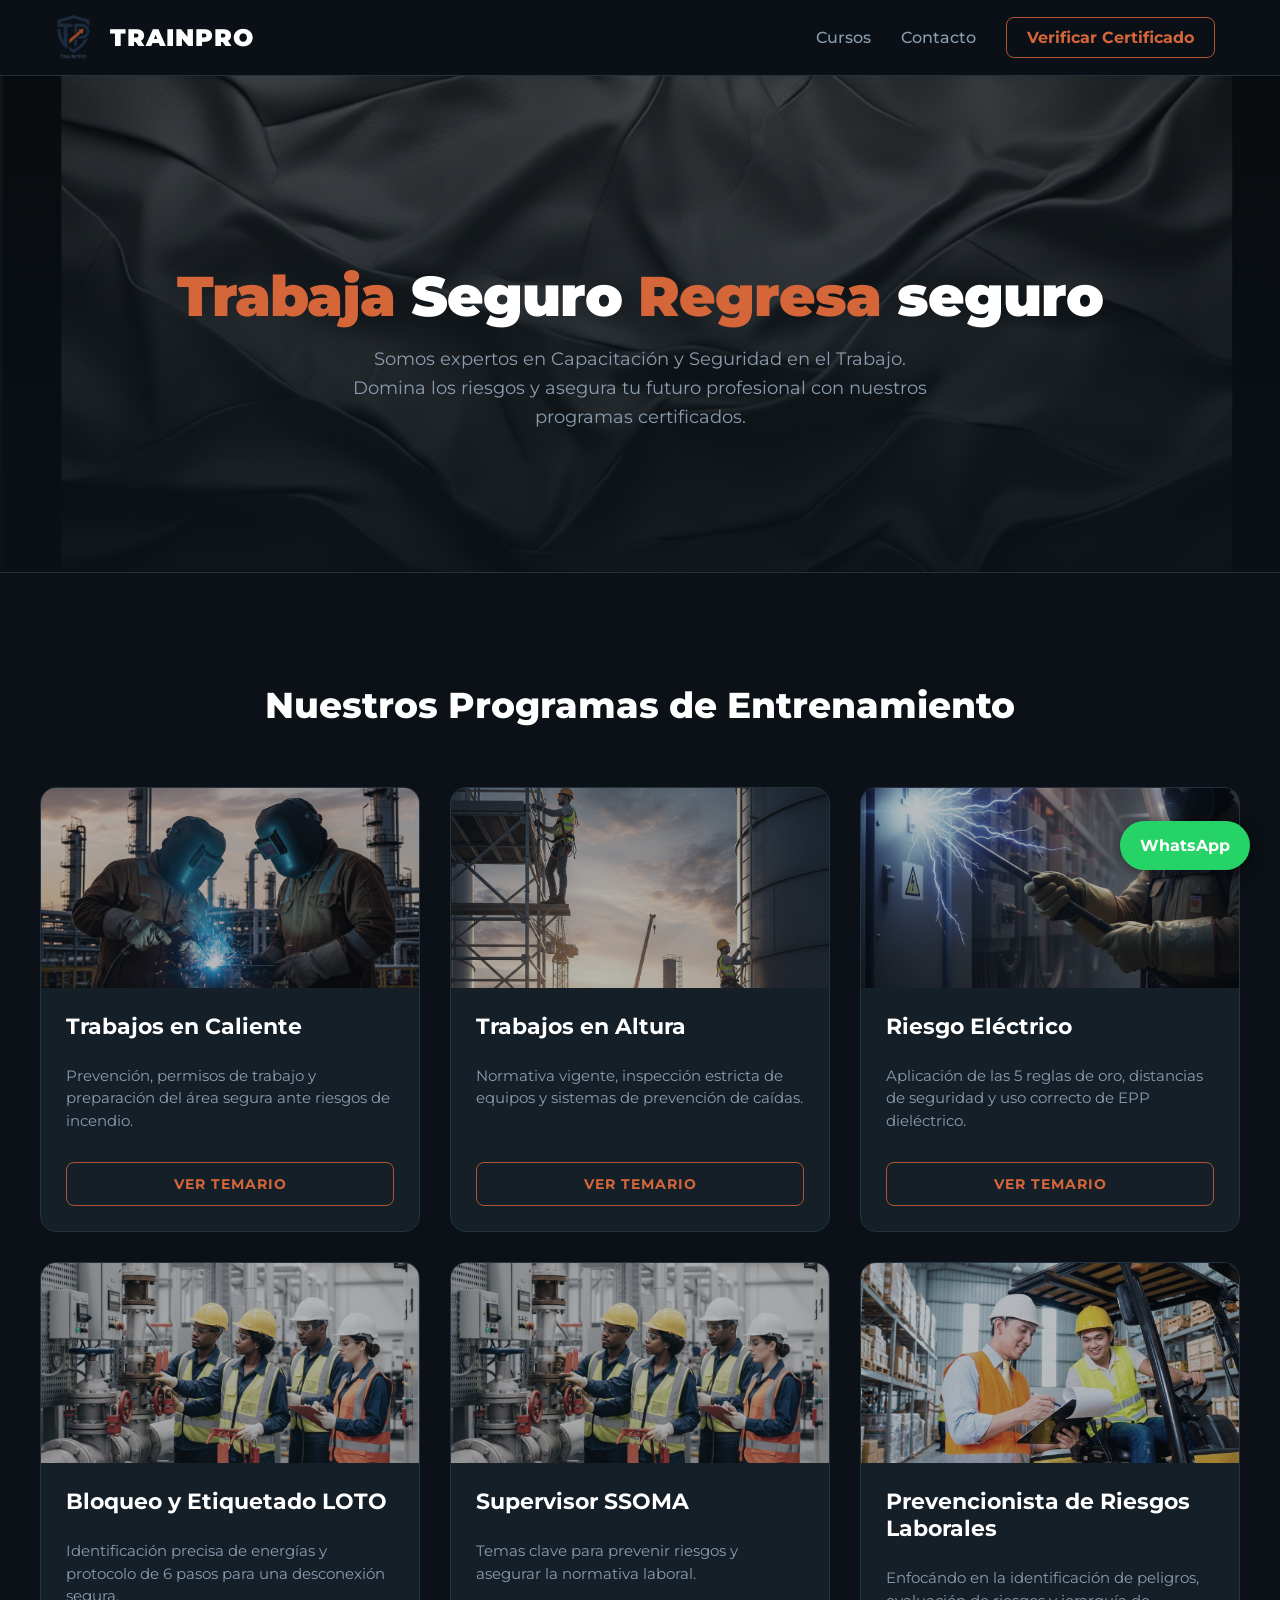
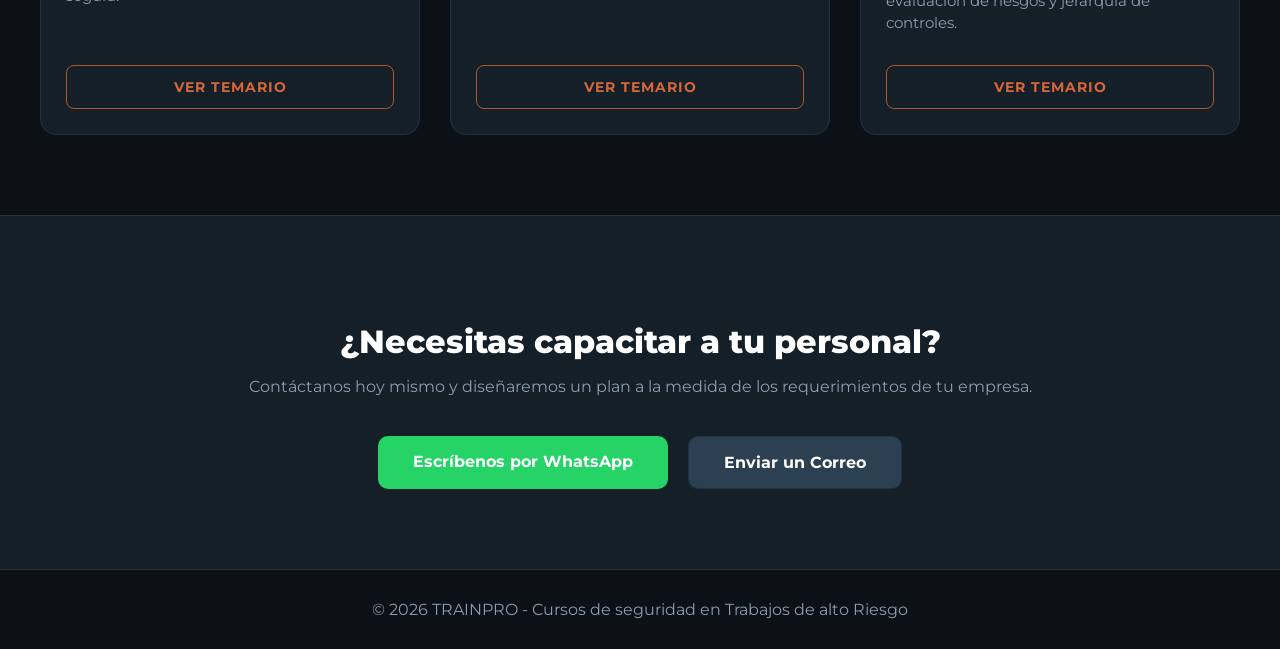
==== index.html @ 6dd13a58 "Add files via upload" ====
<!DOCTYPE html>
<html lang="es">
<head>
    <meta charset="UTF-8">
    <meta name="viewport" content="width=device-width, initial-scale=1.0">
    <title>TRAINPRO - Expertos en Capacitación Industrial</title>
    <link href="https://fonts.googleapis.com/css2?family=Montserrat:wght@400;500;700;900&display=swap" rel="stylesheet">
    <link rel="stylesheet" href="style.css">
    <script src="script.js" defer></script>
</head>
<body>

    <header>
        <a href="index.html" class="brand-container">
            <img src="LOGO TRAINPRO/LOGO_TRAINPRO.png" alt="Logo Trainpro" class="logo-img">
            <span class="logo-text">TRAINPRO</span>
        </a>
        <nav>
            <a href="#cursos">Cursos</a>
            <a href="#contacto">Contacto</a>
            <a href="verificar.html" class="btn-nav-verificar">Verificar Certificado</a>
        </nav>
    </header>

    <section class="hero">
        <h1><span>Trabaja </span>Seguro <span>Regresa</span> seguro</h1>
        <p>Somos expertos en Capacitación  y Seguridad en el Trabajo. Domina los riesgos y asegura tu futuro profesional con nuestros programas certificados.</p>
    </section>

    <section id="cursos" class="seccion-cursos">
        <h2>Nuestros Programas de Entrenamiento</h2>
        <div class="grid-cursos">
            <a href="temario-caliente.html" class="card-curso">
                <img src="IMAG_CURSO/CALIENTE.png" alt="Trabajos en Caliente">
                <div class="card-body">
                    <h3>Trabajos en Caliente</h3>
                    <p>Prevención, permisos de trabajo y preparación del área segura ante riesgos de incendio.</p>
                    <span class="btn-temario">Ver Temario</span>
                </div>
            </a>
            <a href="temario-altura.html" class="card-curso">
                <img src="IMAG_CURSO/ALTURA.png" alt="Trabajos en Altura">
                <div class="card-body">
                    <h3>Trabajos en Altura</h3>
                    <p>Normativa vigente, inspección estricta de equipos y sistemas de prevención de caídas.</p>
                    <span class="btn-temario">Ver Temario</span>
                </div>
            </a>
            <a href="temario-electrico.html" class="card-curso">
                <img src="IMAG_CURSO/ELECTRICO.png" alt="Riesgo Eléctrico">
                <div class="card-body">
                    <h3>Riesgo Eléctrico</h3>
                    <p>Aplicación de las 5 reglas de oro, distancias de seguridad y uso correcto de EPP dieléctrico.</p>
                    <span class="btn-temario">Ver Temario</span>
                </div>
            </a>
            <a href="temario-loto.html" class="card-curso">
                <img src="IMAG_CURSO/LOTO.png" alt="Bloqueo LOTO">
                <div class="card-body">
                    <h3>Bloqueo y Etiquetado LOTO</h3>
                    <p>Identificación precisa de energías y protocolo de 6 pasos para una desconexión segura.</p>
                    <span class="btn-temario">Ver Temario</span>
                </div>
            </a>
            <a href="temario-SSOMA.html" class="card-curso">
                <img src="IMAG_CURSO/LOTO.png" alt="Supervisor Ssoma">
                <div class="card-body">
                    <h3>Supervisor SSOMA</h3>
                    <p>Temas clave para prevenir riesgos y asegurar la normativa laboral.</p>
                    <span class="btn-temario">Ver Temario</span>
                </div>
        </a>
            <a href="temario-PDR.html" class="card-curso">
                <img src="IMAG_CURSO/PDR.png" alt="Prevencionista de Riesgos Laborales">
                <div class="card-body">
                    <h3>Prevencionista de Riesgos Laborales</h3>
                    <p>Enfocándo en la identificación de peligros, evaluación de riesgos y jerarquía de controles.</p>
                    <span class="btn-temario">Ver Temario</span>
                </div>
            </a>
        </div>
    </section>

    <section id="contacto" class="seccion-contacto">
        <h2>¿Necesitas capacitar a tu personal?</h2>
        <p>Contáctanos hoy mismo y diseñaremos un plan a la medida de los requerimientos de tu empresa.</p>
        <div class="contacto-botones">
            <a href="https://wa.me/51999999999" target="_blank" class="btn-wa">Escríbenos por WhatsApp</a>
            <a href="mailto:gerencia@trainprosac.com" class="btn-correo">Enviar un Correo</a>
        </div>
    </section>

    <footer>
        &copy; 2026 TRAINPRO - Cursos de seguridad en Trabajos de alto Riesgo
    </footer>

    <a href="https://wa.me/51999999999" target="_blank" class="whatsapp-flotante">WhatsApp</a>
    <link rel="stylesheet" href="style.css">

</body>
</html>
---- style.css ----
/* ==========================================================================
   1. COLORES DE TU MARCA (Cámbialos aquí y se cambiarán en toda la página)
   ========================================================================== */
:root {
    --bg-principal: #0b1116;       /* Fondo súper oscuro (casi negro) de toda la web */
    --bg-tarjeta: #151f28;         /* Fondo azul marino de las tarjetas de cursos y validación */
    --color-marca-azul: #2D4052;   /* Azul medio, sacado de tu logo */
    --color-acento: #B05530;       /* Color cobre/naranja (botones principales) */
    --color-acento-hover: #D4663A; /* Color cobre claro (cuando pasas el ratón por encima) */
    --texto-principal: #ffffff;    /* Color de los textos grandes (Blanco) */
    --texto-secundario: #8B9DAF;   /* Color de los textos pequeños (Gris azulado) */
    --borde-suave: #223240;        /* Color de las líneas de división */
    --color-exito: #25D366;        /* Verde para el check de "Certificado Válido" y WhatsApp */
}

/* ==========================================================================
   2. ESTILOS GENERALES (Cuerpo de la página y textos)
   ========================================================================== */
body { 
    font-family: 'Montserrat', sans-serif; /* Tipo de letra */
    margin: 0; 
    background-color: var(--bg-principal); 
    color: var(--texto-principal); 
    scroll-behavior: smooth; /* Hace que al hacer clic en un enlace baje suavemente */
}

a { 
    text-decoration: none; /* Quita el subrayado de los enlaces */
    color: inherit;        /* Evita que los enlaces se pongan azules por defecto */
} 

/* ==========================================================================
   3. BARRA SUPERIOR (Menú / Header)
   ========================================================================== */
header {
    background-color: rgba(11, 17, 22, 0.85); /* Fondo oscuro semitransparente */
    backdrop-filter: blur(12px);              /* Efecto vidrio borroso detrás del menú */
    border-bottom: 1px solid var(--borde-suave); 
    padding: 15px 50px; 
    display: flex; justify-content: space-between; align-items: center;
    position: sticky; top: 0; z-index: 1000;  /* Hace que el menú persiga al usuario al bajar */
}
.brand-container { display: flex; align-items: center; gap: 15px; }
.logo-img { height: 45px; } /* Tamaño de tu logo */
.logo-text { font-size: 24px; font-weight: 900; color: var(--texto-principal); letter-spacing: 1px; }

nav { display: flex; align-items: center; }
nav a { color: var(--texto-secundario); margin: 0 15px; font-weight: 500; transition: 0.3s; }
nav a:hover { color: var(--color-acento-hover); }

/* Botón de "Verificar Certificado" en el menú */
.btn-nav-verificar { 
    background: transparent; color: var(--color-acento-hover); border: 1px solid var(--color-acento); 
    padding: 10px 20px; border-radius: 8px; margin-left: 15px; font-weight: 700; transition: 0.3s;
}
.btn-nav-verificar:hover { background: var(--color-acento); color: #fff; box-shadow: 0 0 15px rgba(176, 85, 48, 0.4); }

/* ==========================================================================
   4. SECCIÓN PRINCIPAL (El banner de la portada)
   ========================================================================== */
.hero {
    /* AQUÍ PUEDES CAMBIAR LA IMAGEN DE FONDO DE LA PORTADA: Reemplaza 'IMAG_CURSO/fondo-hero.jpg' */
    background: linear-gradient(rgba(11, 17, 22, 0.7), rgba(11, 17, 22, 0.95)), url('IMAG_HERO/HERO.png') center/cover;
    text-align: center; padding: 140px 20px; border-bottom: 1px solid var(--borde-suave);
}
.hero h1 { font-size: 56px; font-weight: 900; letter-spacing: -1px; margin-bottom: 15px; }
.hero h1 span { color: var(--color-acento-hover); } /* Pinta la palabra "continua" de cobre */
.hero p { font-size: 18px; color: var(--texto-secundario); max-width: 600px; margin: 0 auto; line-height: 1.6;}

/* ==========================================================================
   5. TARJETAS DE CURSOS (Grilla de la página principal)
   ========================================================================== */
.seccion-cursos { padding: 80px 20px; text-align: center; max-width: 1200px; margin: auto; }
.seccion-cursos h2 { font-size: 36px; margin-bottom: 60px; font-weight: 800; color: #fff; }
.grid-cursos { display: grid; grid-template-columns: repeat(auto-fit, minmax(280px, 1fr)); gap: 30px; }

.card-curso {
    background: var(--bg-tarjeta); border: 1px solid var(--borde-suave); border-radius: 16px; 
    overflow: hidden; transition: 0.4s; display: flex; flex-direction: column; text-align: left;
}
.card-curso:hover { transform: translateY(-10px); border-color: var(--color-acento); box-shadow: 0 15px 30px rgba(176, 85, 48, 0.15); }
.card-curso img { width: 100%; height: 200px; object-fit: cover; opacity: 0.7; transition: 0.4s; filter: grayscale(30%);}
.card-curso:hover img { opacity: 1; filter: grayscale(0%);}

.card-body { padding: 25px; flex-grow: 1; display: flex; flex-direction: column; }
.card-body h3 { margin-top: 0; color: var(--texto-principal); font-size: 22px; font-weight: 700; margin-bottom: 10px;}
.card-body p { font-size: 15px; color: var(--texto-secundario); margin-bottom: 30px; line-height: 1.5; }
.btn-temario {
    margin-top: auto; display: inline-block; background: transparent; color: var(--color-acento-hover); 
    border: 1px solid var(--color-acento); padding: 12px; border-radius: 8px; font-weight: 700; 
    text-align: center; text-transform: uppercase; font-size: 14px; letter-spacing: 1px; transition: 0.3s;
}
.card-curso:hover .btn-temario { background: var(--color-acento); color: #fff; box-shadow: 0 0 15px rgba(176, 85, 48, 0.4); }

/* ==========================================================================
   6. BOTONES DE CONTACTO (En la página principal y flotante)
   ========================================================================== */
.seccion-contacto { background: var(--bg-tarjeta); padding: 80px 20px; text-align: center; border-top: 1px solid var(--borde-suave); }
.seccion-contacto h2 { font-size: 32px; font-weight: 800; margin-bottom: 15px;}
.seccion-contacto p { color: var(--texto-secundario); margin-bottom: 40px; font-size: 16px;}
.contacto-botones { display: flex; justify-content: center; gap: 20px; flex-wrap: wrap;}

.btn-wa { background: var(--color-exito); color: white; padding: 16px 35px; border-radius: 10px; font-weight: 700; font-size: 16px; transition: 0.3s; }
.btn-wa:hover { box-shadow: 0 0 20px rgba(37, 211, 102, 0.4); transform: translateY(-2px);}

.btn-correo { background: var(--color-marca-azul); border: 1px solid var(--borde-suave); color: var(--texto-principal); padding: 16px 35px; border-radius: 10px; font-weight: 700; font-size: 16px; transition: 0.3s; }
.btn-correo:hover { background: var(--color-acento); box-shadow: 0 0 15px rgba(176, 85, 48, 0.4); border-color: var(--color-acento);}

.whatsapp-flotante { 
    position: fixed; bottom: 30px; right: 30px; background-color: var(--color-exito); color: white; 
    padding: 15px 20px; border-radius: 50px; font-weight: bold; box-shadow: 0 4px 15px rgba(0,0,0,0.5); 
    z-index: 1000; transition: 0.3s;
}
.whatsapp-flotante:hover { transform: scale(1.1); box-shadow: 0 0 20px rgba(37, 211, 102, 0.5); }

/* ==========================================================================
   7. PÁGINA DE VERIFICACIÓN DE CERTIFICADOS (verificar.html)
   ========================================================================== */
.verificacion-wrapper { flex-grow: 1; display: flex; justify-content: center; align-items: center; padding: 60px 20px; }
.verificacion-caja { background: var(--bg-tarjeta); padding: 50px 40px; border-radius: 20px; border: 1px solid var(--borde-suave); text-align: center; width: 100%; max-width: 550px; }
.verificacion-caja h1 { margin-top: 0; font-size: 32px; font-weight: 800; }
.verificacion-caja p { color: var(--texto-secundario); font-size: 15px; margin-bottom: 30px; line-height: 1.6; }

/* El cajón donde se escribe el código */
.verificacion-caja input {
    width: 85%; padding: 16px; margin-bottom: 25px; background-color: var(--bg-principal); 
    border: 2px solid var(--borde-suave); border-radius: 10px; font-size: 18px; text-align: center; 
    color: var(--texto-principal); font-weight: 600; transition: 0.3s; outline: none; box-sizing: border-box;
}
.verificacion-caja input:focus { border-color: var(--color-acento); box-shadow: 0 0 15px rgba(176, 85, 48, 0.25); }

/* El botón de Validar */
.btn-validar {
    background-color: var(--color-acento); color: #fff; border: none; padding: 16px 40px; font-size: 18px; 
    font-weight: 800; border-radius: 10px; cursor: pointer; transition: all 0.3s ease; width: 85%; 
    text-transform: uppercase; letter-spacing: 1px;
}
.btn-validar:hover { background-color: var(--color-acento-hover); box-shadow: 0 0 20px rgba(176, 85, 48, 0.5); transform: translateY(-2px); }

/* El cuadro que aparece cuando el certificado es correcto */
.resultado-tarjeta { background: rgba(45, 64, 82, 0.3); border: 1px solid rgba(176, 85, 48, 0.3); border-radius: 12px; padding: 30px; text-align: left; margin-top: 30px; }

/* ==========================================================================
   8. PIE DE PÁGINA (Footer)
   ========================================================================== */
footer { text-align: center; padding: 30px; color: var(--texto-secundario); border-top: 1px solid var(--borde-suave); }
/* ==========================================================================
   9. PÁGINAS DE TEMARIOS (Diseño específico para los cursos)
   ========================================================================== */
/* Banner superior del curso */
.curso-hero {
    background: linear-gradient(rgba(11, 17, 22, 0.8), rgba(11, 17, 22, 0.95)), url('IMAG_HERO/HERO.png') center/cover;
    text-align: center; padding: 100px 20px 80px 20px; border-bottom: 1px solid var(--borde-suave);
}
.curso-hero h1 { font-size: 48px; margin-bottom: 10px; font-weight: 900; color: var(--color-acento-hover); }
.curso-hero p { font-size: 18px; color: var(--texto-secundario); max-width: 700px; margin: 0 auto; line-height: 1.6; }

/* Sección principal de la lista del temario */
.seccion-temario { max-width: 800px; margin: 60px auto; padding: 0 20px; }
.seccion-temario h2 { font-size: 32px; text-align: center; margin-bottom: 40px; border-bottom: 2px solid var(--color-acento); padding-bottom: 15px; display: block; }

/* Tarjetas de cada módulo */
.modulo-item {
    background: var(--bg-tarjeta); border: 1px solid var(--borde-suave);
    border-left: 5px solid var(--color-acento); border-radius: 8px;
    padding: 20px 25px; margin-bottom: 15px; transition: 0.3s;
    display: flex; flex-direction: column; text-align: left;
}
.modulo-item:hover { 
    transform: translateX(10px); 
    border-left-color: var(--color-acento-hover); 
    box-shadow: 0 5px 15px rgba(176, 85, 48, 0.1); 
}
.modulo-titulo { font-size: 18px; font-weight: 700; color: var(--texto-principal); margin-bottom: 5px; }
.modulo-horas { font-size: 14px; color: var(--color-acento); font-weight: 700; margin-top: 5px;}

/* ==========================================================================
   10. BOTONES FINALES DEL CURSO (Call to Action)
   ========================================================================== */
.seccion-cta {
    background: var(--bg-tarjeta); text-align: center; padding: 60px 20px;
    border-top: 1px solid var(--borde-suave); border-bottom: 1px solid var(--borde-suave);
    margin-top: 50px;
}
.seccion-cta h3 { font-size: 28px; margin-top: 0; margin-bottom: 15px; }
.seccion-cta p { color: var(--texto-secundario); margin-bottom: 30px; font-size: 16px; }

.botones-cta { display: flex; justify-content: center; gap: 20px; flex-wrap: wrap; }

.btn-inscribirse { 
    background: var(--color-acento); color: #fff; padding: 18px 40px; 
    border-radius: 10px; font-weight: 800; font-size: 18px; text-transform: uppercase; transition: 0.3s; 
}
.btn-inscribirse:hover { background: var(--color-acento-hover); box-shadow: 0 0 20px rgba(176, 85, 48, 0.5); transform: translateY(-3px); }

.btn-wa-info { 
    background: transparent; border: 2px solid var(--color-exito); color: var(--color-exito); 
    padding: 18px 40px; border-radius: 10px; font-weight: 800; font-size: 18px; transition: 0.3s; 
}
.btn-wa-info:hover { background: var(--color-exito); color: #fff; box-shadow: 0 0 20px rgba(37, 211, 102, 0.4); transform: translateY(-3px); }
---- style.css ----
/* ==========================================================================
   1. COLORES DE TU MARCA (Cámbialos aquí y se cambiarán en toda la página)
   ========================================================================== */
:root {
    --bg-principal: #0b1116;       /* Fondo súper oscuro (casi negro) de toda la web */
    --bg-tarjeta: #151f28;         /* Fondo azul marino de las tarjetas de cursos y validación */
    --color-marca-azul: #2D4052;   /* Azul medio, sacado de tu logo */
    --color-acento: #B05530;       /* Color cobre/naranja (botones principales) */
    --color-acento-hover: #D4663A; /* Color cobre claro (cuando pasas el ratón por encima) */
    --texto-principal: #ffffff;    /* Color de los textos grandes (Blanco) */
    --texto-secundario: #8B9DAF;   /* Color de los textos pequeños (Gris azulado) */
    --borde-suave: #223240;        /* Color de las líneas de división */
    --color-exito: #25D366;        /* Verde para el check de "Certificado Válido" y WhatsApp */
}

/* ==========================================================================
   2. ESTILOS GENERALES (Cuerpo de la página y textos)
   ========================================================================== */
body { 
    font-family: 'Montserrat', sans-serif; /* Tipo de letra */
    margin: 0; 
    background-color: var(--bg-principal); 
    color: var(--texto-principal); 
    scroll-behavior: smooth; /* Hace que al hacer clic en un enlace baje suavemente */
}

a { 
    text-decoration: none; /* Quita el subrayado de los enlaces */
    color: inherit;        /* Evita que los enlaces se pongan azules por defecto */
} 

/* ==========================================================================
   3. BARRA SUPERIOR (Menú / Header)
   ========================================================================== */
header {
    background-color: rgba(11, 17, 22, 0.85); /* Fondo oscuro semitransparente */
    backdrop-filter: blur(12px);              /* Efecto vidrio borroso detrás del menú */
    border-bottom: 1px solid var(--borde-suave); 
    padding: 15px 50px; 
    display: flex; justify-content: space-between; align-items: center;
    position: sticky; top: 0; z-index: 1000;  /* Hace que el menú persiga al usuario al bajar */
}
.brand-container { display: flex; align-items: center; gap: 15px; }
.logo-img { height: 45px; } /* Tamaño de tu logo */
.logo-text { font-size: 24px; font-weight: 900; color: var(--texto-principal); letter-spacing: 1px; }

nav { display: flex; align-items: center; }
nav a { color: var(--texto-secundario); margin: 0 15px; font-weight: 500; transition: 0.3s; }
nav a:hover { color: var(--color-acento-hover); }

/* Botón de "Verificar Certificado" en el menú */
.btn-nav-verificar { 
    background: transparent; color: var(--color-acento-hover); border: 1px solid var(--color-acento); 
    padding: 10px 20px; border-radius: 8px; margin-left: 15px; font-weight: 700; transition: 0.3s;
}
.btn-nav-verificar:hover { background: var(--color-acento); color: #fff; box-shadow: 0 0 15px rgba(176, 85, 48, 0.4); }

/* ==========================================================================
   4. SECCIÓN PRINCIPAL (El banner de la portada)
   ========================================================================== */
.hero {
    /* AQUÍ PUEDES CAMBIAR LA IMAGEN DE FONDO DE LA PORTADA: Reemplaza 'IMAG_CURSO/fondo-hero.jpg' */
    background: linear-gradient(rgba(11, 17, 22, 0.7), rgba(11, 17, 22, 0.95)), url('IMAG_HERO/HERO.png') center/cover;
    text-align: center; padding: 140px 20px; border-bottom: 1px solid var(--borde-suave);
}
.hero h1 { font-size: 56px; font-weight: 900; letter-spacing: -1px; margin-bottom: 15px; }
.hero h1 span { color: var(--color-acento-hover); } /* Pinta la palabra "continua" de cobre */
.hero p { font-size: 18px; color: var(--texto-secundario); max-width: 600px; margin: 0 auto; line-height: 1.6;}

/* ==========================================================================
   5. TARJETAS DE CURSOS (Grilla de la página principal)
   ========================================================================== */
.seccion-cursos { padding: 80px 20px; text-align: center; max-width: 1200px; margin: auto; }
.seccion-cursos h2 { font-size: 36px; margin-bottom: 60px; font-weight: 800; color: #fff; }
.grid-cursos { display: grid; grid-template-columns: repeat(auto-fit, minmax(280px, 1fr)); gap: 30px; }

.card-curso {
    background: var(--bg-tarjeta); border: 1px solid var(--borde-suave); border-radius: 16px; 
    overflow: hidden; transition: 0.4s; display: flex; flex-direction: column; text-align: left;
}
.card-curso:hover { transform: translateY(-10px); border-color: var(--color-acento); box-shadow: 0 15px 30px rgba(176, 85, 48, 0.15); }
.card-curso img { width: 100%; height: 200px; object-fit: cover; opacity: 0.7; transition: 0.4s; filter: grayscale(30%);}
.card-curso:hover img { opacity: 1; filter: grayscale(0%);}

.card-body { padding: 25px; flex-grow: 1; display: flex; flex-direction: column; }
.card-body h3 { margin-top: 0; color: var(--texto-principal); font-size: 22px; font-weight: 700; margin-bottom: 10px;}
.card-body p { font-size: 15px; color: var(--texto-secundario); margin-bottom: 30px; line-height: 1.5; }
.btn-temario {
    margin-top: auto; display: inline-block; background: transparent; color: var(--color-acento-hover); 
    border: 1px solid var(--color-acento); padding: 12px; border-radius: 8px; font-weight: 700; 
    text-align: center; text-transform: uppercase; font-size: 14px; letter-spacing: 1px; transition: 0.3s;
}
.card-curso:hover .btn-temario { background: var(--color-acento); color: #fff; box-shadow: 0 0 15px rgba(176, 85, 48, 0.4); }

/* ==========================================================================
   6. BOTONES DE CONTACTO (En la página principal y flotante)
   ========================================================================== */
.seccion-contacto { background: var(--bg-tarjeta); padding: 80px 20px; text-align: center; border-top: 1px solid var(--borde-suave); }
.seccion-contacto h2 { font-size: 32px; font-weight: 800; margin-bottom: 15px;}
.seccion-contacto p { color: var(--texto-secundario); margin-bottom: 40px; font-size: 16px;}
.contacto-botones { display: flex; justify-content: center; gap: 20px; flex-wrap: wrap;}

.btn-wa { background: var(--color-exito); color: white; padding: 16px 35px; border-radius: 10px; font-weight: 700; font-size: 16px; transition: 0.3s; }
.btn-wa:hover { box-shadow: 0 0 20px rgba(37, 211, 102, 0.4); transform: translateY(-2px);}

.btn-correo { background: var(--color-marca-azul); border: 1px solid var(--borde-suave); color: var(--texto-principal); padding: 16px 35px; border-radius: 10px; font-weight: 700; font-size: 16px; transition: 0.3s; }
.btn-correo:hover { background: var(--color-acento); box-shadow: 0 0 15px rgba(176, 85, 48, 0.4); border-color: var(--color-acento);}

.whatsapp-flotante { 
    position: fixed; bottom: 30px; right: 30px; background-color: var(--color-exito); color: white; 
    padding: 15px 20px; border-radius: 50px; font-weight: bold; box-shadow: 0 4px 15px rgba(0,0,0,0.5); 
    z-index: 1000; transition: 0.3s;
}
.whatsapp-flotante:hover { transform: scale(1.1); box-shadow: 0 0 20px rgba(37, 211, 102, 0.5); }

/* ==========================================================================
   7. PÁGINA DE VERIFICACIÓN DE CERTIFICADOS (verificar.html)
   ========================================================================== */
.verificacion-wrapper { flex-grow: 1; display: flex; justify-content: center; align-items: center; padding: 60px 20px; }
.verificacion-caja { background: var(--bg-tarjeta); padding: 50px 40px; border-radius: 20px; border: 1px solid var(--borde-suave); text-align: center; width: 100%; max-width: 550px; }
.verificacion-caja h1 { margin-top: 0; font-size: 32px; font-weight: 800; }
.verificacion-caja p { color: var(--texto-secundario); font-size: 15px; margin-bottom: 30px; line-height: 1.6; }

/* El cajón donde se escribe el código */
.verificacion-caja input {
    width: 85%; padding: 16px; margin-bottom: 25px; background-color: var(--bg-principal); 
    border: 2px solid var(--borde-suave); border-radius: 10px; font-size: 18px; text-align: center; 
    color: var(--texto-principal); font-weight: 600; transition: 0.3s; outline: none; box-sizing: border-box;
}
.verificacion-caja input:focus { border-color: var(--color-acento); box-shadow: 0 0 15px rgba(176, 85, 48, 0.25); }

/* El botón de Validar */
.btn-validar {
    background-color: var(--color-acento); color: #fff; border: none; padding: 16px 40px; font-size: 18px; 
    font-weight: 800; border-radius: 10px; cursor: pointer; transition: all 0.3s ease; width: 85%; 
    text-transform: uppercase; letter-spacing: 1px;
}
.btn-validar:hover { background-color: var(--color-acento-hover); box-shadow: 0 0 20px rgba(176, 85, 48, 0.5); transform: translateY(-2px); }

/* El cuadro que aparece cuando el certificado es correcto */
.resultado-tarjeta { background: rgba(45, 64, 82, 0.3); border: 1px solid rgba(176, 85, 48, 0.3); border-radius: 12px; padding: 30px; text-align: left; margin-top: 30px; }

/* ==========================================================================
   8. PIE DE PÁGINA (Footer)
   ========================================================================== */
footer { text-align: center; padding: 30px; color: var(--texto-secundario); border-top: 1px solid var(--borde-suave); }
/* ==========================================================================
   9. PÁGINAS DE TEMARIOS (Diseño específico para los cursos)
   ========================================================================== */
/* Banner superior del curso */
.curso-hero {
    background: linear-gradient(rgba(11, 17, 22, 0.8), rgba(11, 17, 22, 0.95)), url('IMAG_HERO/HERO.png') center/cover;
    text-align: center; padding: 100px 20px 80px 20px; border-bottom: 1px solid var(--borde-suave);
}
.curso-hero h1 { font-size: 48px; margin-bottom: 10px; font-weight: 900; color: var(--color-acento-hover); }
.curso-hero p { font-size: 18px; color: var(--texto-secundario); max-width: 700px; margin: 0 auto; line-height: 1.6; }

/* Sección principal de la lista del temario */
.seccion-temario { max-width: 800px; margin: 60px auto; padding: 0 20px; }
.seccion-temario h2 { font-size: 32px; text-align: center; margin-bottom: 40px; border-bottom: 2px solid var(--color-acento); padding-bottom: 15px; display: block; }

/* Tarjetas de cada módulo */
.modulo-item {
    background: var(--bg-tarjeta); border: 1px solid var(--borde-suave);
    border-left: 5px solid var(--color-acento); border-radius: 8px;
    padding: 20px 25px; margin-bottom: 15px; transition: 0.3s;
    display: flex; flex-direction: column; text-align: left;
}
.modulo-item:hover { 
    transform: translateX(10px); 
    border-left-color: var(--color-acento-hover); 
    box-shadow: 0 5px 15px rgba(176, 85, 48, 0.1); 
}
.modulo-titulo { font-size: 18px; font-weight: 700; color: var(--texto-principal); margin-bottom: 5px; }
.modulo-horas { font-size: 14px; color: var(--color-acento); font-weight: 700; margin-top: 5px;}

/* ==========================================================================
   10. BOTONES FINALES DEL CURSO (Call to Action)
   ========================================================================== */
.seccion-cta {
    background: var(--bg-tarjeta); text-align: center; padding: 60px 20px;
    border-top: 1px solid var(--borde-suave); border-bottom: 1px solid var(--borde-suave);
    margin-top: 50px;
}
.seccion-cta h3 { font-size: 28px; margin-top: 0; margin-bottom: 15px; }
.seccion-cta p { color: var(--texto-secundario); margin-bottom: 30px; font-size: 16px; }

.botones-cta { display: flex; justify-content: center; gap: 20px; flex-wrap: wrap; }

.btn-inscribirse { 
    background: var(--color-acento); color: #fff; padding: 18px 40px; 
    border-radius: 10px; font-weight: 800; font-size: 18px; text-transform: uppercase; transition: 0.3s; 
}
.btn-inscribirse:hover { background: var(--color-acento-hover); box-shadow: 0 0 20px rgba(176, 85, 48, 0.5); transform: translateY(-3px); }

.btn-wa-info { 
    background: transparent; border: 2px solid var(--color-exito); color: var(--color-exito); 
    padding: 18px 40px; border-radius: 10px; font-weight: 800; font-size: 18px; transition: 0.3s; 
}
.btn-wa-info:hover { background: var(--color-exito); color: #fff; box-shadow: 0 0 20px rgba(37, 211, 102, 0.4); transform: translateY(-3px); }
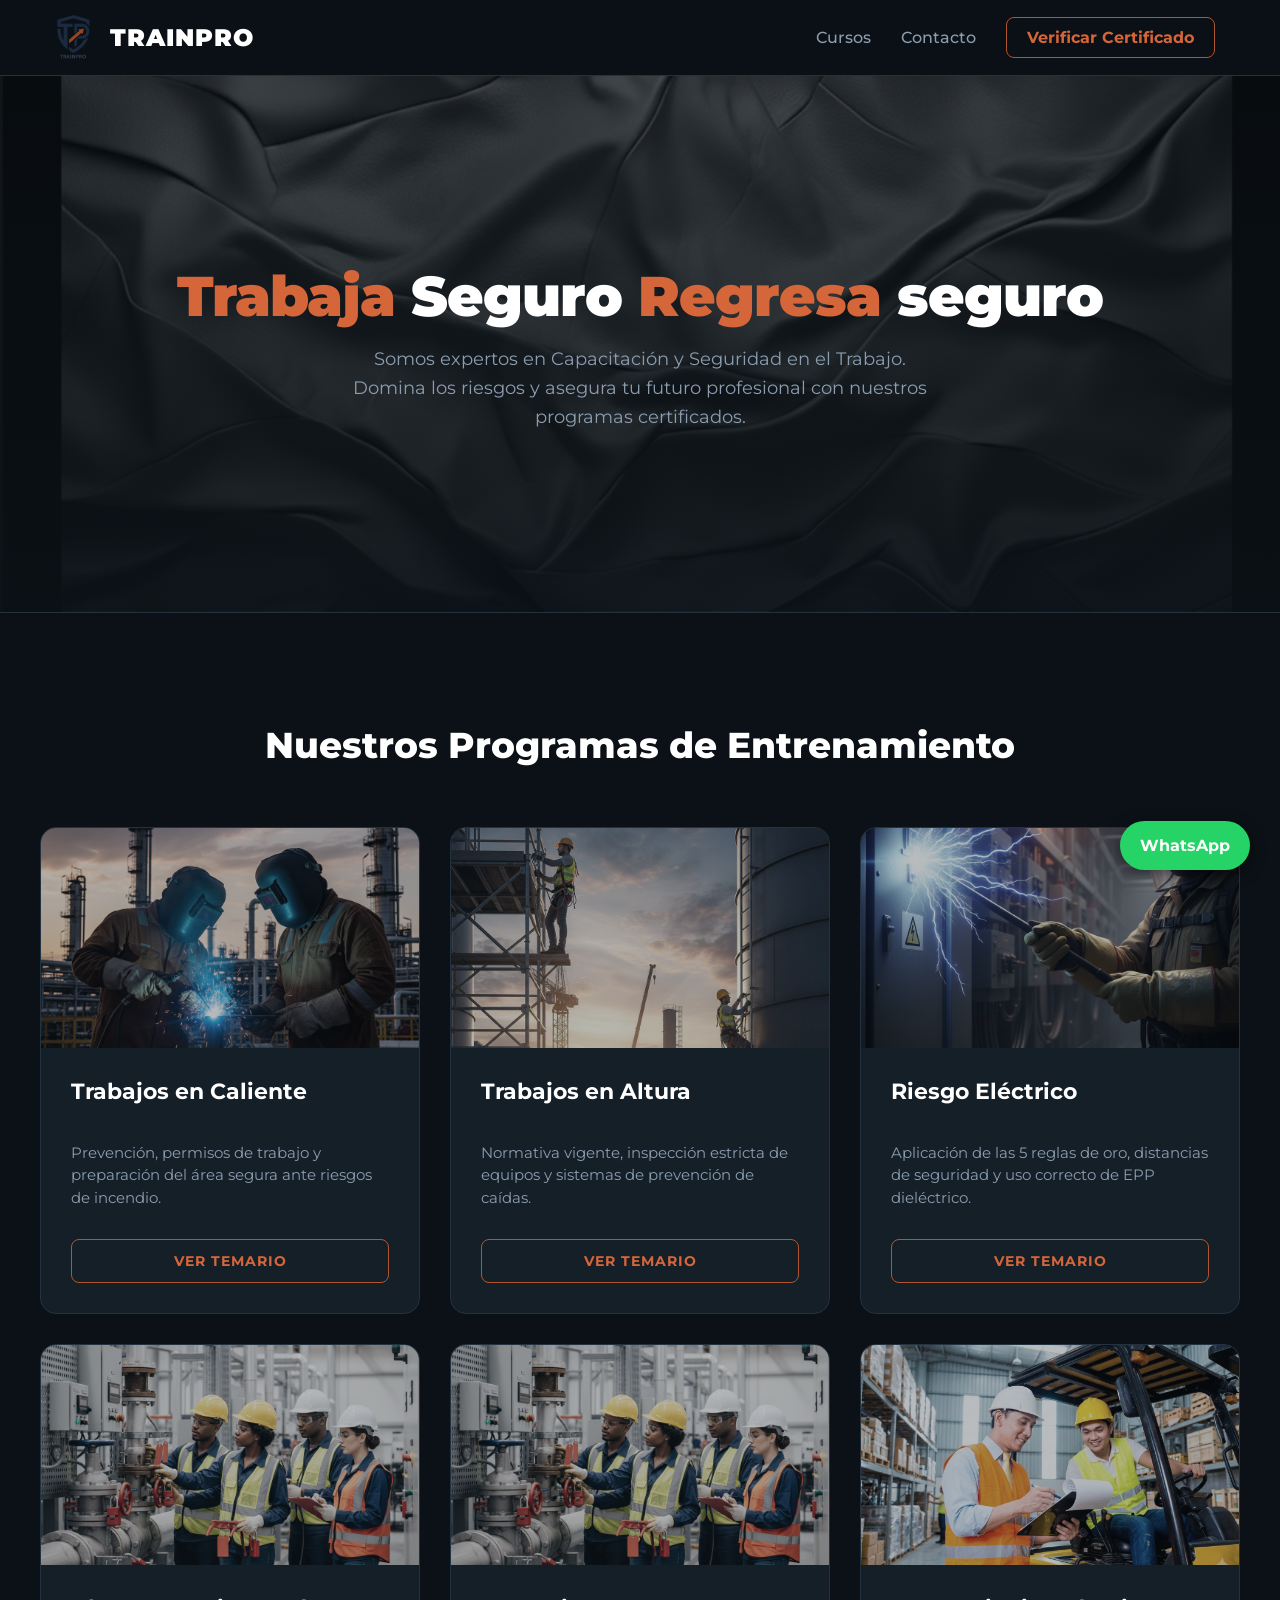
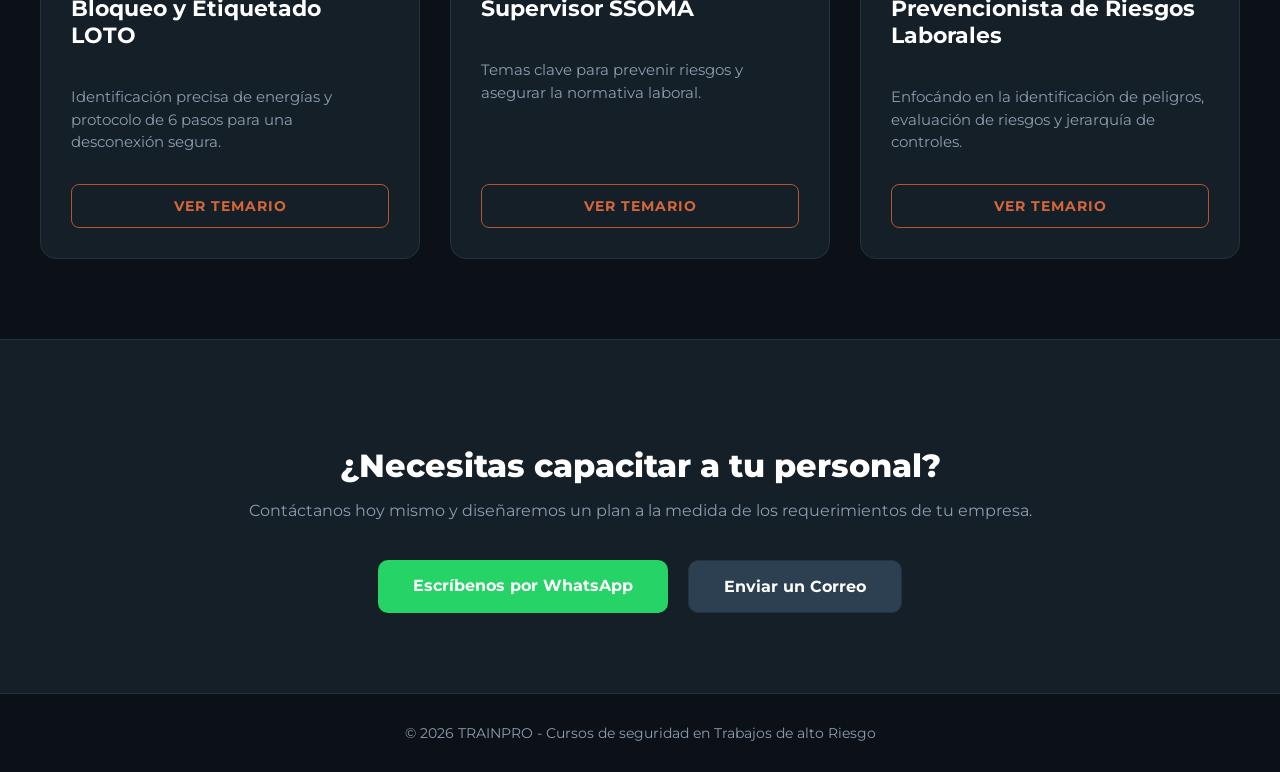
==== commit 5ef05665: "Add files via upload" ====
--- a/index.html
+++ b/index.html
@@ -5,8 +5,149 @@
     <meta name="viewport" content="width=device-width, initial-scale=1.0">
     <title>TRAINPRO - Expertos en Capacitación Industrial</title>
     <link href="https://fonts.googleapis.com/css2?family=Montserrat:wght@400;500;700;900&display=swap" rel="stylesheet">
-    <link rel="stylesheet" href="style.css">
-    <script src="script.js" defer></script>
+    <style>
+        /* --- PALETA DE COLORES (Basada en el logo TP) --- */
+        :root {
+            --bg-principal: #0b1116; /* Fondo ultra oscuro basado en el azul del logo */
+            --bg-tarjeta: #151f28; /* Azul pizarra oscuro para tarjetas */
+            --color-marca-azul: #2D4052; /* El azul exacto de tu logo */
+            --color-acento: #B05530; /* El color cobre/óxido de la flecha */
+            --color-acento-hover: #D4663A; /* Cobre más brillante para el neón */
+            --texto-principal: #ffffff;
+            --texto-secundario: #8B9DAF; /* Gris azulado para textos */
+            --borde-suave: #223240;
+        }
+
+        body { 
+            font-family: 'Montserrat', sans-serif; 
+            margin: 0; 
+            background-color: var(--bg-principal); 
+            color: var(--texto-principal); 
+            scroll-behavior: smooth;
+        }
+
+        /* --- TOPBAR --- */
+        header {
+            background-color: rgba(11, 17, 22, 0.85); 
+            backdrop-filter: blur(12px);
+            border-bottom: 1px solid var(--borde-suave);
+            padding: 15px 50px; 
+            display: flex; 
+            justify-content: space-between; 
+            align-items: center;
+            position: sticky; top: 0; z-index: 1000;
+        }
+        .brand-container {
+            display: flex;
+            align-items: center;
+            gap: 15px;
+            text-decoration: none;
+        }
+        .logo-img { height: 45px; } /* Aquí cargará tu logo.png */
+        .logo-text { 
+            font-size: 24px; font-weight: 900; 
+            color: var(--texto-principal); letter-spacing: 1px;
+        }
+        
+        nav { display: flex; align-items: center; }
+        nav a { 
+            text-decoration: none; color: var(--texto-secundario); 
+            margin: 0 15px; font-weight: 500; transition: color 0.3s; 
+        }
+        nav a:hover { color: var(--color-acento-hover); }
+        
+        /* Botón Verificar en la barra */
+        .btn-nav-verificar { 
+            background: transparent; color: var(--color-acento-hover); 
+            border: 1px solid var(--color-acento); padding: 10px 20px; 
+            border-radius: 8px; margin-left: 15px; font-weight: 700; transition: 0.3s;
+        }
+        .btn-nav-verificar:hover { 
+            background: var(--color-acento); color: #fff; 
+            box-shadow: 0 0 15px rgba(176, 85, 48, 0.4);
+        }
+
+        /* --- HERO SECTION --- */
+        .hero {
+            /* El linear-gradient actúa como un filtro oscuro sobre tu imagen */
+            background: linear-gradient(rgba(11, 17, 22, 0.7), rgba(11, 17, 22, 0.95)), url('IMAG_HERO/HERO.png');
+            background-size: cover; /* Hace que la imagen cubra todo el espacio */
+            background-position: center; /* Centra la imagen */
+            background-repeat: no-repeat; /* Evita que la imagen se repita como mosaico */
+            text-align: center; 
+            padding: 140px 20px; /* Le di un poco más de espacio arriba y abajo */
+            border-bottom: 1px solid var(--borde-suave);
+        }
+        .hero h1 { font-size: 56px; margin-bottom: 15px; font-weight: 900; letter-spacing: -1px;}
+        .hero h1 span { color: var(--color-acento-hover); }
+        .hero p { font-size: 18px; color: var(--texto-secundario); max-width: 600px; margin: 0 auto 40px auto; line-height: 1.6;}
+        
+        /* --- CURSOS SECTION --- */
+        .seccion-cursos { padding: 80px 20px; text-align: center; max-width: 1200px; margin: auto; }
+        .seccion-cursos h2 { font-size: 36px; margin-bottom: 60px; font-weight: 800; color: #fff; }
+        .grid-cursos { display: grid; grid-template-columns: repeat(auto-fit, minmax(280px, 1fr)); gap: 30px; }
+        
+        .card-curso {
+            background: var(--bg-tarjeta); 
+            border: 1px solid var(--borde-suave);
+            border-radius: 16px; overflow: hidden;
+            transition: all 0.4s ease;
+            display: flex; flex-direction: column; cursor: pointer; text-decoration: none; text-align: left;
+        }
+        .card-curso:hover { 
+            transform: translateY(-10px); 
+            border-color: var(--color-acento);
+            box-shadow: 0 15px 30px rgba(176, 85, 48, 0.15); 
+        }
+        .card-curso img { width: 100%; height: 220px; object-fit: cover; opacity: 0.7; transition: 0.4s; filter: grayscale(30%); }
+        .card-curso:hover img { opacity: 1; filter: grayscale(0%); }
+        
+        .card-body { padding: 30px; flex-grow: 1; display: flex; flex-direction: column; }
+        .card-body h3 { margin-top: 0; color: var(--texto-principal); font-size: 22px; font-weight: 700;}
+        .card-body p { font-size: 15px; color: var(--texto-secundario); margin-bottom: 30px; line-height: 1.5;}
+        
+        .btn-temario {
+            margin-top: auto; display: inline-block; background: transparent;
+            color: var(--color-acento-hover); border: 1px solid var(--color-acento);
+            padding: 12px; border-radius: 8px; font-weight: 700; text-align: center;
+            text-transform: uppercase; font-size: 14px; letter-spacing: 1px;
+            transition: 0.3s;
+        }
+        .card-curso:hover .btn-temario { 
+            background: var(--color-acento); color: #fff; 
+            box-shadow: 0 0 15px rgba(176, 85, 48, 0.4); 
+        }
+
+        /* --- CONTACTO --- */
+        .seccion-contacto {
+            background: var(--bg-tarjeta); padding: 80px 20px; text-align: center;
+            border-top: 1px solid var(--borde-suave);
+        }
+        .seccion-contacto h2 { font-size: 32px; font-weight: 800; margin-bottom: 15px;}
+        .seccion-contacto p { color: var(--texto-secundario); margin-bottom: 40px; font-size: 16px;}
+        
+        .contacto-botones { display: flex; justify-content: center; gap: 20px; flex-wrap: wrap;}
+        .btn-wa { background: #25D366; color: white; padding: 16px 35px; text-decoration: none; border-radius: 10px; font-weight: 700; font-size: 16px; transition: 0.3s; }
+        .btn-wa:hover { box-shadow: 0 0 20px rgba(37, 211, 102, 0.4); transform: translateY(-2px);}
+        .btn-correo { background: var(--color-marca-azul); border: 1px solid var(--borde-suave); color: var(--texto-principal); padding: 16px 35px; text-decoration: none; border-radius: 10px; font-weight: 700; font-size: 16px; transition: 0.3s; }
+        .btn-correo:hover { background: var(--color-acento); box-shadow: 0 0 15px rgba(176, 85, 48, 0.4); border-color: var(--color-acento);}
+
+        /* FOOTER */
+        footer {
+            text-align: center; padding: 30px; color: var(--texto-secundario);
+            font-size: 14px; border-top: 1px solid var(--borde-suave);
+            background-color: var(--bg-principal);
+        }
+
+        /* WHATSAPP FLOTANTE */
+        .whatsapp-flotante { 
+            position: fixed; bottom: 30px; right: 30px; 
+            background-color: #25D366; color: white; padding: 15px 20px; 
+            border-radius: 50px; text-decoration: none; font-weight: bold; 
+            box-shadow: 0 4px 15px rgba(0,0,0,0.5); z-index: 1000; transition: 0.3s;
+        }
+        .whatsapp-flotante:hover { transform: scale(1.1); box-shadow: 0 0 20px rgba(37, 211, 102, 0.5); }
+    </style>
 </head>
 <body>
 
@@ -94,8 +235,7 @@
         &copy; 2026 TRAINPRO - Cursos de seguridad en Trabajos de alto Riesgo
     </footer>
 
-    <a href="https://wa.me/51999999999" target="_blank" class="whatsapp-flotante">WhatsApp</a>
-    <link rel="stylesheet" href="style.css">
+    <a href="https://wa.me/qr/A4UEBCCMYIQLC1" target="_blank" class="whatsapp-flotante">WhatsApp</a>
 
 </body>
 </html>
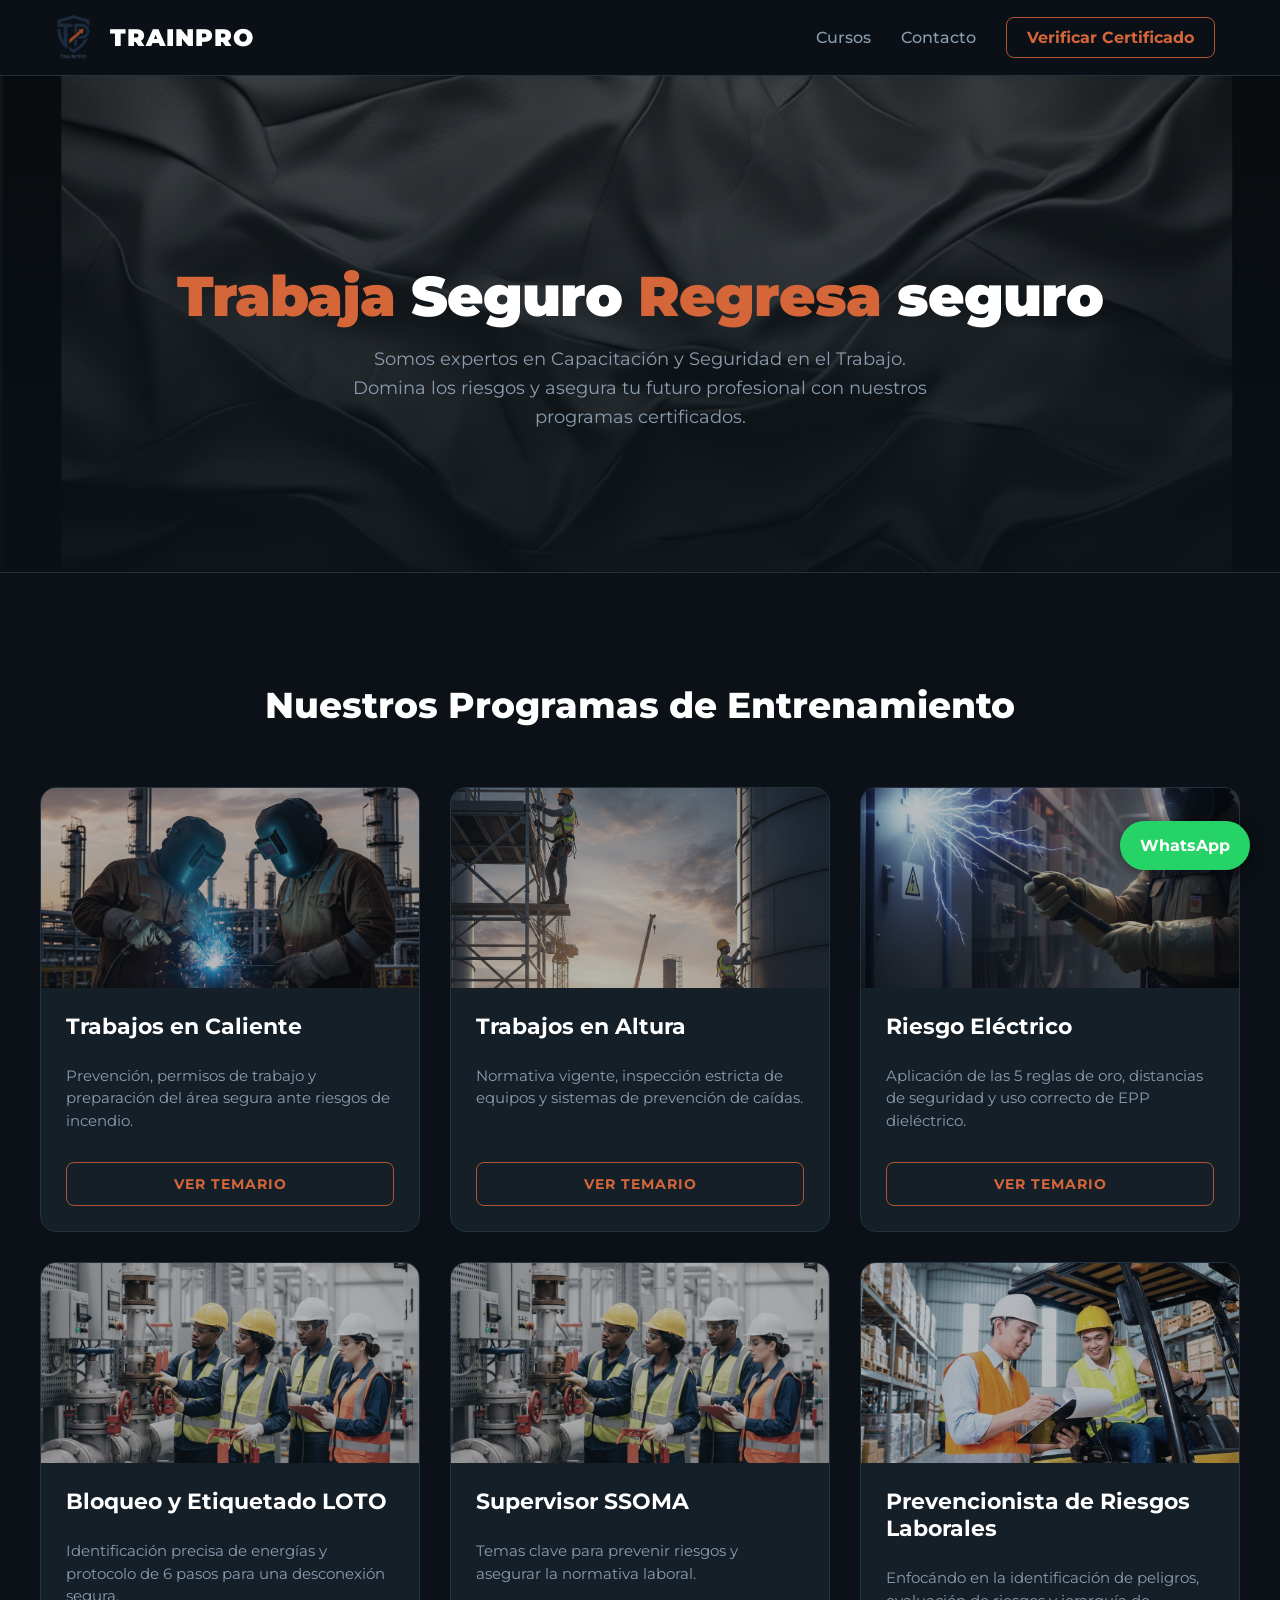
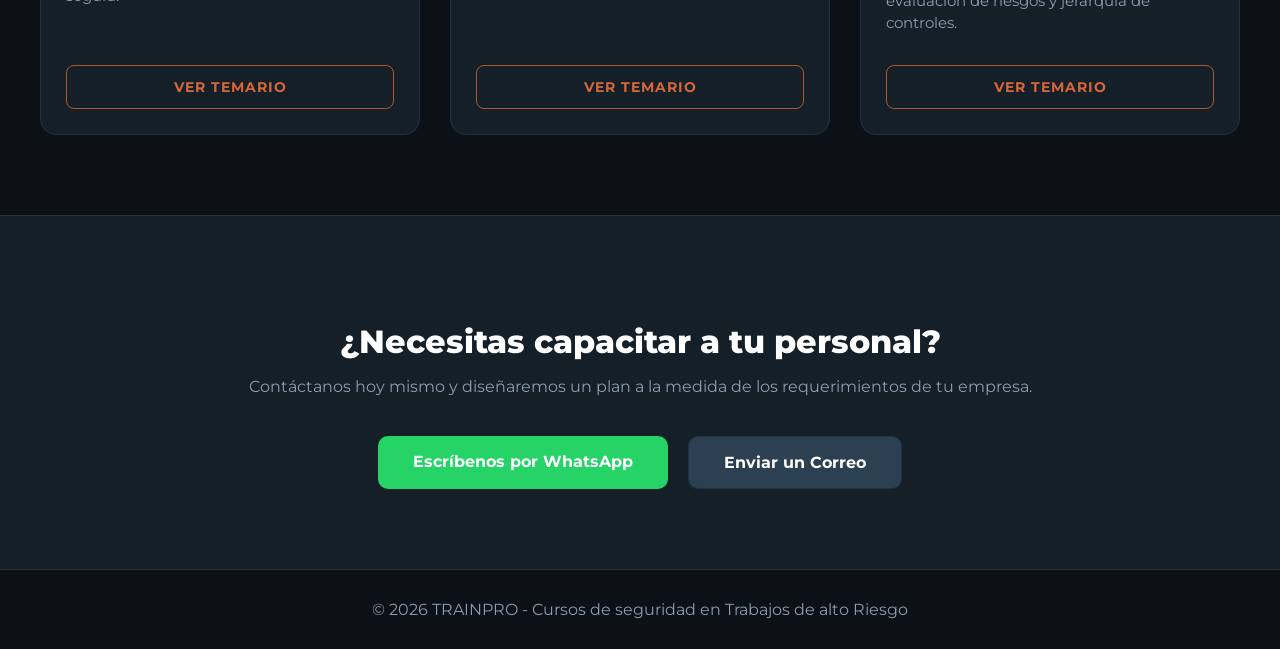
==== commit 7f888cc4: "Add files via upload" ====
--- a/index.html
+++ b/index.html
@@ -5,149 +5,8 @@
     <meta name="viewport" content="width=device-width, initial-scale=1.0">
     <title>TRAINPRO - Expertos en Capacitación Industrial</title>
     <link href="https://fonts.googleapis.com/css2?family=Montserrat:wght@400;500;700;900&display=swap" rel="stylesheet">
-    <style>
-        /* --- PALETA DE COLORES (Basada en el logo TP) --- */
-        :root {
-            --bg-principal: #0b1116; /* Fondo ultra oscuro basado en el azul del logo */
-            --bg-tarjeta: #151f28; /* Azul pizarra oscuro para tarjetas */
-            --color-marca-azul: #2D4052; /* El azul exacto de tu logo */
-            --color-acento: #B05530; /* El color cobre/óxido de la flecha */
-            --color-acento-hover: #D4663A; /* Cobre más brillante para el neón */
-            --texto-principal: #ffffff;
-            --texto-secundario: #8B9DAF; /* Gris azulado para textos */
-            --borde-suave: #223240;
-        }
-
-        body { 
-            font-family: 'Montserrat', sans-serif; 
-            margin: 0; 
-            background-color: var(--bg-principal); 
-            color: var(--texto-principal); 
-            scroll-behavior: smooth;
-        }
-
-        /* --- TOPBAR --- */
-        header {
-            background-color: rgba(11, 17, 22, 0.85); 
-            backdrop-filter: blur(12px);
-            border-bottom: 1px solid var(--borde-suave);
-            padding: 15px 50px; 
-            display: flex; 
-            justify-content: space-between; 
-            align-items: center;
-            position: sticky; top: 0; z-index: 1000;
-        }
-        .brand-container {
-            display: flex;
-            align-items: center;
-            gap: 15px;
-            text-decoration: none;
-        }
-        .logo-img { height: 45px; } /* Aquí cargará tu logo.png */
-        .logo-text { 
-            font-size: 24px; font-weight: 900; 
-            color: var(--texto-principal); letter-spacing: 1px;
-        }
-        
-        nav { display: flex; align-items: center; }
-        nav a { 
-            text-decoration: none; color: var(--texto-secundario); 
-            margin: 0 15px; font-weight: 500; transition: color 0.3s; 
-        }
-        nav a:hover { color: var(--color-acento-hover); }
-        
-        /* Botón Verificar en la barra */
-        .btn-nav-verificar { 
-            background: transparent; color: var(--color-acento-hover); 
-            border: 1px solid var(--color-acento); padding: 10px 20px; 
-            border-radius: 8px; margin-left: 15px; font-weight: 700; transition: 0.3s;
-        }
-        .btn-nav-verificar:hover { 
-            background: var(--color-acento); color: #fff; 
-            box-shadow: 0 0 15px rgba(176, 85, 48, 0.4);
-        }
-
-        /* --- HERO SECTION --- */
-        .hero {
-            /* El linear-gradient actúa como un filtro oscuro sobre tu imagen */
-            background: linear-gradient(rgba(11, 17, 22, 0.7), rgba(11, 17, 22, 0.95)), url('IMAG_HERO/HERO.png');
-            background-size: cover; /* Hace que la imagen cubra todo el espacio */
-            background-position: center; /* Centra la imagen */
-            background-repeat: no-repeat; /* Evita que la imagen se repita como mosaico */
-            text-align: center; 
-            padding: 140px 20px; /* Le di un poco más de espacio arriba y abajo */
-            border-bottom: 1px solid var(--borde-suave);
-        }
-        .hero h1 { font-size: 56px; margin-bottom: 15px; font-weight: 900; letter-spacing: -1px;}
-        .hero h1 span { color: var(--color-acento-hover); }
-        .hero p { font-size: 18px; color: var(--texto-secundario); max-width: 600px; margin: 0 auto 40px auto; line-height: 1.6;}
-        
-        /* --- CURSOS SECTION --- */
-        .seccion-cursos { padding: 80px 20px; text-align: center; max-width: 1200px; margin: auto; }
-        .seccion-cursos h2 { font-size: 36px; margin-bottom: 60px; font-weight: 800; color: #fff; }
-        .grid-cursos { display: grid; grid-template-columns: repeat(auto-fit, minmax(280px, 1fr)); gap: 30px; }
-        
-        .card-curso {
-            background: var(--bg-tarjeta); 
-            border: 1px solid var(--borde-suave);
-            border-radius: 16px; overflow: hidden;
-            transition: all 0.4s ease;
-            display: flex; flex-direction: column; cursor: pointer; text-decoration: none; text-align: left;
-        }
-        .card-curso:hover { 
-            transform: translateY(-10px); 
-            border-color: var(--color-acento);
-            box-shadow: 0 15px 30px rgba(176, 85, 48, 0.15); 
-        }
-        .card-curso img { width: 100%; height: 220px; object-fit: cover; opacity: 0.7; transition: 0.4s; filter: grayscale(30%); }
-        .card-curso:hover img { opacity: 1; filter: grayscale(0%); }
-        
-        .card-body { padding: 30px; flex-grow: 1; display: flex; flex-direction: column; }
-        .card-body h3 { margin-top: 0; color: var(--texto-principal); font-size: 22px; font-weight: 700;}
-        .card-body p { font-size: 15px; color: var(--texto-secundario); margin-bottom: 30px; line-height: 1.5;}
-        
-        .btn-temario {
-            margin-top: auto; display: inline-block; background: transparent;
-            color: var(--color-acento-hover); border: 1px solid var(--color-acento);
-            padding: 12px; border-radius: 8px; font-weight: 700; text-align: center;
-            text-transform: uppercase; font-size: 14px; letter-spacing: 1px;
-            transition: 0.3s;
-        }
-        .card-curso:hover .btn-temario { 
-            background: var(--color-acento); color: #fff; 
-            box-shadow: 0 0 15px rgba(176, 85, 48, 0.4); 
-        }
-
-        /* --- CONTACTO --- */
-        .seccion-contacto {
-            background: var(--bg-tarjeta); padding: 80px 20px; text-align: center;
-            border-top: 1px solid var(--borde-suave);
-        }
-        .seccion-contacto h2 { font-size: 32px; font-weight: 800; margin-bottom: 15px;}
-        .seccion-contacto p { color: var(--texto-secundario); margin-bottom: 40px; font-size: 16px;}
-        
-        .contacto-botones { display: flex; justify-content: center; gap: 20px; flex-wrap: wrap;}
-        .btn-wa { background: #25D366; color: white; padding: 16px 35px; text-decoration: none; border-radius: 10px; font-weight: 700; font-size: 16px; transition: 0.3s; }
-        .btn-wa:hover { box-shadow: 0 0 20px rgba(37, 211, 102, 0.4); transform: translateY(-2px);}
-        .btn-correo { background: var(--color-marca-azul); border: 1px solid var(--borde-suave); color: var(--texto-principal); padding: 16px 35px; text-decoration: none; border-radius: 10px; font-weight: 700; font-size: 16px; transition: 0.3s; }
-        .btn-correo:hover { background: var(--color-acento); box-shadow: 0 0 15px rgba(176, 85, 48, 0.4); border-color: var(--color-acento);}
-
-        /* FOOTER */
-        footer {
-            text-align: center; padding: 30px; color: var(--texto-secundario);
-            font-size: 14px; border-top: 1px solid var(--borde-suave);
-            background-color: var(--bg-principal);
-        }
-
-        /* WHATSAPP FLOTANTE */
-        .whatsapp-flotante { 
-            position: fixed; bottom: 30px; right: 30px; 
-            background-color: #25D366; color: white; padding: 15px 20px; 
-            border-radius: 50px; text-decoration: none; font-weight: bold; 
-            box-shadow: 0 4px 15px rgba(0,0,0,0.5); z-index: 1000; transition: 0.3s;
-        }
-        .whatsapp-flotante:hover { transform: scale(1.1); box-shadow: 0 0 20px rgba(37, 211, 102, 0.5); }
-    </style>
+    <link rel="stylesheet" href="style.css">
+    <script src="script.js" defer></script>
 </head>
 <body>
 
@@ -226,7 +85,7 @@
         <h2>¿Necesitas capacitar a tu personal?</h2>
         <p>Contáctanos hoy mismo y diseñaremos un plan a la medida de los requerimientos de tu empresa.</p>
         <div class="contacto-botones">
-            <a href="https://wa.me/51999999999" target="_blank" class="btn-wa">Escríbenos por WhatsApp</a>
+            <a href="https://wa.me/51987260390" target="_blank" class="btn-wa">Escríbenos por WhatsApp</a>
             <a href="mailto:gerencia@trainprosac.com" class="btn-correo">Enviar un Correo</a>
         </div>
     </section>
@@ -235,7 +94,8 @@
         &copy; 2026 TRAINPRO - Cursos de seguridad en Trabajos de alto Riesgo
     </footer>
 
-    <a href="https://wa.me/qr/A4UEBCCMYIQLC1" target="_blank" class="whatsapp-flotante">WhatsApp</a>
+    <a href="https://wa.me/51987260390" target="_blank" class="whatsapp-flotante">WhatsApp</a>
+    <link rel="stylesheet" href="style.css">
 
 </body>
 </html>
--- a/style.css
+++ b/style.css
@@ -0,0 +1,200 @@
+/* ==========================================================================
+   1. COLORES DE TU MARCA (Cámbialos aquí y se cambiarán en toda la página)
+   ========================================================================== */
+:root {
+    --bg-principal: #0b1116;       /* Fondo súper oscuro (casi negro) de toda la web */
+    --bg-tarjeta: #151f28;         /* Fondo azul marino de las tarjetas de cursos y validación */
+    --color-marca-azul: #2D4052;   /* Azul medio, sacado de tu logo */
+    --color-acento: #B05530;       /* Color cobre/naranja (botones principales) */
+    --color-acento-hover: #D4663A; /* Color cobre claro (cuando pasas el ratón por encima) */
+    --texto-principal: #ffffff;    /* Color de los textos grandes (Blanco) */
+    --texto-secundario: #8B9DAF;   /* Color de los textos pequeños (Gris azulado) */
+    --borde-suave: #223240;        /* Color de las líneas de división */
+    --color-exito: #25D366;        /* Verde para el check de "Certificado Válido" y WhatsApp */
+}
+
+/* ==========================================================================
+   2. ESTILOS GENERALES (Cuerpo de la página y textos)
+   ========================================================================== */
+body { 
+    font-family: 'Montserrat', sans-serif; /* Tipo de letra */
+    margin: 0; 
+    background-color: var(--bg-principal); 
+    color: var(--texto-principal); 
+    scroll-behavior: smooth; /* Hace que al hacer clic en un enlace baje suavemente */
+}
+
+a { 
+    text-decoration: none; /* Quita el subrayado de los enlaces */
+    color: inherit;        /* Evita que los enlaces se pongan azules por defecto */
+} 
+
+/* ==========================================================================
+   3. BARRA SUPERIOR (Menú / Header)
+   ========================================================================== */
+header {
+    background-color: rgba(11, 17, 22, 0.85); /* Fondo oscuro semitransparente */
+    backdrop-filter: blur(12px);              /* Efecto vidrio borroso detrás del menú */
+    border-bottom: 1px solid var(--borde-suave); 
+    padding: 15px 50px; 
+    display: flex; justify-content: space-between; align-items: center;
+    position: sticky; top: 0; z-index: 1000;  /* Hace que el menú persiga al usuario al bajar */
+}
+.brand-container { display: flex; align-items: center; gap: 15px; }
+.logo-img { height: 45px; } /* Tamaño de tu logo */
+.logo-text { font-size: 24px; font-weight: 900; color: var(--texto-principal); letter-spacing: 1px; }
+
+nav { display: flex; align-items: center; }
+nav a { color: var(--texto-secundario); margin: 0 15px; font-weight: 500; transition: 0.3s; }
+nav a:hover { color: var(--color-acento-hover); }
+
+/* Botón de "Verificar Certificado" en el menú */
+.btn-nav-verificar { 
+    background: transparent; color: var(--color-acento-hover); border: 1px solid var(--color-acento); 
+    padding: 10px 20px; border-radius: 8px; margin-left: 15px; font-weight: 700; transition: 0.3s;
+}
+.btn-nav-verificar:hover { background: var(--color-acento); color: #fff; box-shadow: 0 0 15px rgba(176, 85, 48, 0.4); }
+
+/* ==========================================================================
+   4. SECCIÓN PRINCIPAL (El banner de la portada)
+   ========================================================================== */
+.hero {
+    /* AQUÍ PUEDES CAMBIAR LA IMAGEN DE FONDO DE LA PORTADA: Reemplaza 'IMAG_CURSO/fondo-hero.jpg' */
+    background: linear-gradient(rgba(11, 17, 22, 0.7), rgba(11, 17, 22, 0.95)), url('IMAG_HERO/HERO.png') center/cover;
+    text-align: center; padding: 140px 20px; border-bottom: 1px solid var(--borde-suave);
+}
+.hero h1 { font-size: 56px; font-weight: 900; letter-spacing: -1px; margin-bottom: 15px; }
+.hero h1 span { color: var(--color-acento-hover); } /* Pinta la palabra "continua" de cobre */
+.hero p { font-size: 18px; color: var(--texto-secundario); max-width: 600px; margin: 0 auto; line-height: 1.6;}
+
+/* ==========================================================================
+   5. TARJETAS DE CURSOS (Grilla de la página principal)
+   ========================================================================== */
+.seccion-cursos { padding: 80px 20px; text-align: center; max-width: 1200px; margin: auto; }
+.seccion-cursos h2 { font-size: 36px; margin-bottom: 60px; font-weight: 800; color: #fff; }
+.grid-cursos { display: grid; grid-template-columns: repeat(auto-fit, minmax(280px, 1fr)); gap: 30px; }
+
+.card-curso {
+    background: var(--bg-tarjeta); border: 1px solid var(--borde-suave); border-radius: 16px; 
+    overflow: hidden; transition: 0.4s; display: flex; flex-direction: column; text-align: left;
+}
+.card-curso:hover { transform: translateY(-10px); border-color: var(--color-acento); box-shadow: 0 15px 30px rgba(176, 85, 48, 0.15); }
+.card-curso img { width: 100%; height: 200px; object-fit: cover; opacity: 0.7; transition: 0.4s; filter: grayscale(30%);}
+.card-curso:hover img { opacity: 1; filter: grayscale(0%);}
+
+.card-body { padding: 25px; flex-grow: 1; display: flex; flex-direction: column; }
+.card-body h3 { margin-top: 0; color: var(--texto-principal); font-size: 22px; font-weight: 700; margin-bottom: 10px;}
+.card-body p { font-size: 15px; color: var(--texto-secundario); margin-bottom: 30px; line-height: 1.5; }
+.btn-temario {
+    margin-top: auto; display: inline-block; background: transparent; color: var(--color-acento-hover); 
+    border: 1px solid var(--color-acento); padding: 12px; border-radius: 8px; font-weight: 700; 
+    text-align: center; text-transform: uppercase; font-size: 14px; letter-spacing: 1px; transition: 0.3s;
+}
+.card-curso:hover .btn-temario { background: var(--color-acento); color: #fff; box-shadow: 0 0 15px rgba(176, 85, 48, 0.4); }
+
+/* ==========================================================================
+   6. BOTONES DE CONTACTO (En la página principal y flotante)
+   ========================================================================== */
+.seccion-contacto { background: var(--bg-tarjeta); padding: 80px 20px; text-align: center; border-top: 1px solid var(--borde-suave); }
+.seccion-contacto h2 { font-size: 32px; font-weight: 800; margin-bottom: 15px;}
+.seccion-contacto p { color: var(--texto-secundario); margin-bottom: 40px; font-size: 16px;}
+.contacto-botones { display: flex; justify-content: center; gap: 20px; flex-wrap: wrap;}
+
+.btn-wa { background: var(--color-exito); color: white; padding: 16px 35px; border-radius: 10px; font-weight: 700; font-size: 16px; transition: 0.3s; }
+.btn-wa:hover { box-shadow: 0 0 20px rgba(37, 211, 102, 0.4); transform: translateY(-2px);}
+
+.btn-correo { background: var(--color-marca-azul); border: 1px solid var(--borde-suave); color: var(--texto-principal); padding: 16px 35px; border-radius: 10px; font-weight: 700; font-size: 16px; transition: 0.3s; }
+.btn-correo:hover { background: var(--color-acento); box-shadow: 0 0 15px rgba(176, 85, 48, 0.4); border-color: var(--color-acento);}
+
+.whatsapp-flotante { 
+    position: fixed; bottom: 30px; right: 30px; background-color: var(--color-exito); color: white; 
+    padding: 15px 20px; border-radius: 50px; font-weight: bold; box-shadow: 0 4px 15px rgba(0,0,0,0.5); 
+    z-index: 1000; transition: 0.3s;
+}
+.whatsapp-flotante:hover { transform: scale(1.1); box-shadow: 0 0 20px rgba(37, 211, 102, 0.5); }
+
+/* ==========================================================================
+   7. PÁGINA DE VERIFICACIÓN DE CERTIFICADOS (verificar.html)
+   ========================================================================== */
+.verificacion-wrapper { flex-grow: 1; display: flex; justify-content: center; align-items: center; padding: 60px 20px; }
+.verificacion-caja { background: var(--bg-tarjeta); padding: 50px 40px; border-radius: 20px; border: 1px solid var(--borde-suave); text-align: center; width: 100%; max-width: 550px; }
+.verificacion-caja h1 { margin-top: 0; font-size: 32px; font-weight: 800; }
+.verificacion-caja p { color: var(--texto-secundario); font-size: 15px; margin-bottom: 30px; line-height: 1.6; }
+
+/* El cajón donde se escribe el código */
+.verificacion-caja input {
+    width: 85%; padding: 16px; margin-bottom: 25px; background-color: var(--bg-principal); 
+    border: 2px solid var(--borde-suave); border-radius: 10px; font-size: 18px; text-align: center; 
+    color: var(--texto-principal); font-weight: 600; transition: 0.3s; outline: none; box-sizing: border-box;
+}
+.verificacion-caja input:focus { border-color: var(--color-acento); box-shadow: 0 0 15px rgba(176, 85, 48, 0.25); }
+
+/* El botón de Validar */
+.btn-validar {
+    background-color: var(--color-acento); color: #fff; border: none; padding: 16px 40px; font-size: 18px; 
+    font-weight: 800; border-radius: 10px; cursor: pointer; transition: all 0.3s ease; width: 85%; 
+    text-transform: uppercase; letter-spacing: 1px;
+}
+.btn-validar:hover { background-color: var(--color-acento-hover); box-shadow: 0 0 20px rgba(176, 85, 48, 0.5); transform: translateY(-2px); }
+
+/* El cuadro que aparece cuando el certificado es correcto */
+.resultado-tarjeta { background: rgba(45, 64, 82, 0.3); border: 1px solid rgba(176, 85, 48, 0.3); border-radius: 12px; padding: 30px; text-align: left; margin-top: 30px; }
+
+/* ==========================================================================
+   8. PIE DE PÁGINA (Footer)
+   ========================================================================== */
+footer { text-align: center; padding: 30px; color: var(--texto-secundario); border-top: 1px solid var(--borde-suave); }
+/* ==========================================================================
+   9. PÁGINAS DE TEMARIOS (Diseño específico para los cursos)
+   ========================================================================== */
+/* Banner superior del curso */
+.curso-hero {
+    background: linear-gradient(rgba(11, 17, 22, 0.8), rgba(11, 17, 22, 0.95)), url('IMAG_HERO/HERO.png') center/cover;
+    text-align: center; padding: 100px 20px 80px 20px; border-bottom: 1px solid var(--borde-suave);
+}
+.curso-hero h1 { font-size: 48px; margin-bottom: 10px; font-weight: 900; color: var(--color-acento-hover); }
+.curso-hero p { font-size: 18px; color: var(--texto-secundario); max-width: 700px; margin: 0 auto; line-height: 1.6; }
+
+/* Sección principal de la lista del temario */
+.seccion-temario { max-width: 800px; margin: 60px auto; padding: 0 20px; }
+.seccion-temario h2 { font-size: 32px; text-align: center; margin-bottom: 40px; border-bottom: 2px solid var(--color-acento); padding-bottom: 15px; display: block; }
+
+/* Tarjetas de cada módulo */
+.modulo-item {
+    background: var(--bg-tarjeta); border: 1px solid var(--borde-suave);
+    border-left: 5px solid var(--color-acento); border-radius: 8px;
+    padding: 20px 25px; margin-bottom: 15px; transition: 0.3s;
+    display: flex; flex-direction: column; text-align: left;
+}
+.modulo-item:hover { 
+    transform: translateX(10px); 
+    border-left-color: var(--color-acento-hover); 
+    box-shadow: 0 5px 15px rgba(176, 85, 48, 0.1); 
+}
+.modulo-titulo { font-size: 18px; font-weight: 700; color: var(--texto-principal); margin-bottom: 5px; }
+.modulo-horas { font-size: 14px; color: var(--color-acento); font-weight: 700; margin-top: 5px;}
+
+/* ==========================================================================
+   10. BOTONES FINALES DEL CURSO (Call to Action)
+   ========================================================================== */
+.seccion-cta {
+    background: var(--bg-tarjeta); text-align: center; padding: 60px 20px;
+    border-top: 1px solid var(--borde-suave); border-bottom: 1px solid var(--borde-suave);
+    margin-top: 50px;
+}
+.seccion-cta h3 { font-size: 28px; margin-top: 0; margin-bottom: 15px; }
+.seccion-cta p { color: var(--texto-secundario); margin-bottom: 30px; font-size: 16px; }
+
+.botones-cta { display: flex; justify-content: center; gap: 20px; flex-wrap: wrap; }
+
+.btn-inscribirse { 
+    background: var(--color-acento); color: #fff; padding: 18px 40px; 
+    border-radius: 10px; font-weight: 800; font-size: 18px; text-transform: uppercase; transition: 0.3s; 
+}
+.btn-inscribirse:hover { background: var(--color-acento-hover); box-shadow: 0 0 20px rgba(176, 85, 48, 0.5); transform: translateY(-3px); }
+
+.btn-wa-info { 
+    background: transparent; border: 2px solid var(--color-exito); color: var(--color-exito); 
+    padding: 18px 40px; border-radius: 10px; font-weight: 800; font-size: 18px; transition: 0.3s; 
+}
+.btn-wa-info:hover { background: var(--color-exito); color: #fff; box-shadow: 0 0 20px rgba(37, 211, 102, 0.4); transform: translateY(-3px); }
--- a/style.css
+++ b/style.css
@@ -0,0 +1,200 @@
+/* ==========================================================================
+   1. COLORES DE TU MARCA (Cámbialos aquí y se cambiarán en toda la página)
+   ========================================================================== */
+:root {
+    --bg-principal: #0b1116;       /* Fondo súper oscuro (casi negro) de toda la web */
+    --bg-tarjeta: #151f28;         /* Fondo azul marino de las tarjetas de cursos y validación */
+    --color-marca-azul: #2D4052;   /* Azul medio, sacado de tu logo */
+    --color-acento: #B05530;       /* Color cobre/naranja (botones principales) */
+    --color-acento-hover: #D4663A; /* Color cobre claro (cuando pasas el ratón por encima) */
+    --texto-principal: #ffffff;    /* Color de los textos grandes (Blanco) */
+    --texto-secundario: #8B9DAF;   /* Color de los textos pequeños (Gris azulado) */
+    --borde-suave: #223240;        /* Color de las líneas de división */
+    --color-exito: #25D366;        /* Verde para el check de "Certificado Válido" y WhatsApp */
+}
+
+/* ==========================================================================
+   2. ESTILOS GENERALES (Cuerpo de la página y textos)
+   ========================================================================== */
+body { 
+    font-family: 'Montserrat', sans-serif; /* Tipo de letra */
+    margin: 0; 
+    background-color: var(--bg-principal); 
+    color: var(--texto-principal); 
+    scroll-behavior: smooth; /* Hace que al hacer clic en un enlace baje suavemente */
+}
+
+a { 
+    text-decoration: none; /* Quita el subrayado de los enlaces */
+    color: inherit;        /* Evita que los enlaces se pongan azules por defecto */
+} 
+
+/* ==========================================================================
+   3. BARRA SUPERIOR (Menú / Header)
+   ========================================================================== */
+header {
+    background-color: rgba(11, 17, 22, 0.85); /* Fondo oscuro semitransparente */
+    backdrop-filter: blur(12px);              /* Efecto vidrio borroso detrás del menú */
+    border-bottom: 1px solid var(--borde-suave); 
+    padding: 15px 50px; 
+    display: flex; justify-content: space-between; align-items: center;
+    position: sticky; top: 0; z-index: 1000;  /* Hace que el menú persiga al usuario al bajar */
+}
+.brand-container { display: flex; align-items: center; gap: 15px; }
+.logo-img { height: 45px; } /* Tamaño de tu logo */
+.logo-text { font-size: 24px; font-weight: 900; color: var(--texto-principal); letter-spacing: 1px; }
+
+nav { display: flex; align-items: center; }
+nav a { color: var(--texto-secundario); margin: 0 15px; font-weight: 500; transition: 0.3s; }
+nav a:hover { color: var(--color-acento-hover); }
+
+/* Botón de "Verificar Certificado" en el menú */
+.btn-nav-verificar { 
+    background: transparent; color: var(--color-acento-hover); border: 1px solid var(--color-acento); 
+    padding: 10px 20px; border-radius: 8px; margin-left: 15px; font-weight: 700; transition: 0.3s;
+}
+.btn-nav-verificar:hover { background: var(--color-acento); color: #fff; box-shadow: 0 0 15px rgba(176, 85, 48, 0.4); }
+
+/* ==========================================================================
+   4. SECCIÓN PRINCIPAL (El banner de la portada)
+   ========================================================================== */
+.hero {
+    /* AQUÍ PUEDES CAMBIAR LA IMAGEN DE FONDO DE LA PORTADA: Reemplaza 'IMAG_CURSO/fondo-hero.jpg' */
+    background: linear-gradient(rgba(11, 17, 22, 0.7), rgba(11, 17, 22, 0.95)), url('IMAG_HERO/HERO.png') center/cover;
+    text-align: center; padding: 140px 20px; border-bottom: 1px solid var(--borde-suave);
+}
+.hero h1 { font-size: 56px; font-weight: 900; letter-spacing: -1px; margin-bottom: 15px; }
+.hero h1 span { color: var(--color-acento-hover); } /* Pinta la palabra "continua" de cobre */
+.hero p { font-size: 18px; color: var(--texto-secundario); max-width: 600px; margin: 0 auto; line-height: 1.6;}
+
+/* ==========================================================================
+   5. TARJETAS DE CURSOS (Grilla de la página principal)
+   ========================================================================== */
+.seccion-cursos { padding: 80px 20px; text-align: center; max-width: 1200px; margin: auto; }
+.seccion-cursos h2 { font-size: 36px; margin-bottom: 60px; font-weight: 800; color: #fff; }
+.grid-cursos { display: grid; grid-template-columns: repeat(auto-fit, minmax(280px, 1fr)); gap: 30px; }
+
+.card-curso {
+    background: var(--bg-tarjeta); border: 1px solid var(--borde-suave); border-radius: 16px; 
+    overflow: hidden; transition: 0.4s; display: flex; flex-direction: column; text-align: left;
+}
+.card-curso:hover { transform: translateY(-10px); border-color: var(--color-acento); box-shadow: 0 15px 30px rgba(176, 85, 48, 0.15); }
+.card-curso img { width: 100%; height: 200px; object-fit: cover; opacity: 0.7; transition: 0.4s; filter: grayscale(30%);}
+.card-curso:hover img { opacity: 1; filter: grayscale(0%);}
+
+.card-body { padding: 25px; flex-grow: 1; display: flex; flex-direction: column; }
+.card-body h3 { margin-top: 0; color: var(--texto-principal); font-size: 22px; font-weight: 700; margin-bottom: 10px;}
+.card-body p { font-size: 15px; color: var(--texto-secundario); margin-bottom: 30px; line-height: 1.5; }
+.btn-temario {
+    margin-top: auto; display: inline-block; background: transparent; color: var(--color-acento-hover); 
+    border: 1px solid var(--color-acento); padding: 12px; border-radius: 8px; font-weight: 700; 
+    text-align: center; text-transform: uppercase; font-size: 14px; letter-spacing: 1px; transition: 0.3s;
+}
+.card-curso:hover .btn-temario { background: var(--color-acento); color: #fff; box-shadow: 0 0 15px rgba(176, 85, 48, 0.4); }
+
+/* ==========================================================================
+   6. BOTONES DE CONTACTO (En la página principal y flotante)
+   ========================================================================== */
+.seccion-contacto { background: var(--bg-tarjeta); padding: 80px 20px; text-align: center; border-top: 1px solid var(--borde-suave); }
+.seccion-contacto h2 { font-size: 32px; font-weight: 800; margin-bottom: 15px;}
+.seccion-contacto p { color: var(--texto-secundario); margin-bottom: 40px; font-size: 16px;}
+.contacto-botones { display: flex; justify-content: center; gap: 20px; flex-wrap: wrap;}
+
+.btn-wa { background: var(--color-exito); color: white; padding: 16px 35px; border-radius: 10px; font-weight: 700; font-size: 16px; transition: 0.3s; }
+.btn-wa:hover { box-shadow: 0 0 20px rgba(37, 211, 102, 0.4); transform: translateY(-2px);}
+
+.btn-correo { background: var(--color-marca-azul); border: 1px solid var(--borde-suave); color: var(--texto-principal); padding: 16px 35px; border-radius: 10px; font-weight: 700; font-size: 16px; transition: 0.3s; }
+.btn-correo:hover { background: var(--color-acento); box-shadow: 0 0 15px rgba(176, 85, 48, 0.4); border-color: var(--color-acento);}
+
+.whatsapp-flotante { 
+    position: fixed; bottom: 30px; right: 30px; background-color: var(--color-exito); color: white; 
+    padding: 15px 20px; border-radius: 50px; font-weight: bold; box-shadow: 0 4px 15px rgba(0,0,0,0.5); 
+    z-index: 1000; transition: 0.3s;
+}
+.whatsapp-flotante:hover { transform: scale(1.1); box-shadow: 0 0 20px rgba(37, 211, 102, 0.5); }
+
+/* ==========================================================================
+   7. PÁGINA DE VERIFICACIÓN DE CERTIFICADOS (verificar.html)
+   ========================================================================== */
+.verificacion-wrapper { flex-grow: 1; display: flex; justify-content: center; align-items: center; padding: 60px 20px; }
+.verificacion-caja { background: var(--bg-tarjeta); padding: 50px 40px; border-radius: 20px; border: 1px solid var(--borde-suave); text-align: center; width: 100%; max-width: 550px; }
+.verificacion-caja h1 { margin-top: 0; font-size: 32px; font-weight: 800; }
+.verificacion-caja p { color: var(--texto-secundario); font-size: 15px; margin-bottom: 30px; line-height: 1.6; }
+
+/* El cajón donde se escribe el código */
+.verificacion-caja input {
+    width: 85%; padding: 16px; margin-bottom: 25px; background-color: var(--bg-principal); 
+    border: 2px solid var(--borde-suave); border-radius: 10px; font-size: 18px; text-align: center; 
+    color: var(--texto-principal); font-weight: 600; transition: 0.3s; outline: none; box-sizing: border-box;
+}
+.verificacion-caja input:focus { border-color: var(--color-acento); box-shadow: 0 0 15px rgba(176, 85, 48, 0.25); }
+
+/* El botón de Validar */
+.btn-validar {
+    background-color: var(--color-acento); color: #fff; border: none; padding: 16px 40px; font-size: 18px; 
+    font-weight: 800; border-radius: 10px; cursor: pointer; transition: all 0.3s ease; width: 85%; 
+    text-transform: uppercase; letter-spacing: 1px;
+}
+.btn-validar:hover { background-color: var(--color-acento-hover); box-shadow: 0 0 20px rgba(176, 85, 48, 0.5); transform: translateY(-2px); }
+
+/* El cuadro que aparece cuando el certificado es correcto */
+.resultado-tarjeta { background: rgba(45, 64, 82, 0.3); border: 1px solid rgba(176, 85, 48, 0.3); border-radius: 12px; padding: 30px; text-align: left; margin-top: 30px; }
+
+/* ==========================================================================
+   8. PIE DE PÁGINA (Footer)
+   ========================================================================== */
+footer { text-align: center; padding: 30px; color: var(--texto-secundario); border-top: 1px solid var(--borde-suave); }
+/* ==========================================================================
+   9. PÁGINAS DE TEMARIOS (Diseño específico para los cursos)
+   ========================================================================== */
+/* Banner superior del curso */
+.curso-hero {
+    background: linear-gradient(rgba(11, 17, 22, 0.8), rgba(11, 17, 22, 0.95)), url('IMAG_HERO/HERO.png') center/cover;
+    text-align: center; padding: 100px 20px 80px 20px; border-bottom: 1px solid var(--borde-suave);
+}
+.curso-hero h1 { font-size: 48px; margin-bottom: 10px; font-weight: 900; color: var(--color-acento-hover); }
+.curso-hero p { font-size: 18px; color: var(--texto-secundario); max-width: 700px; margin: 0 auto; line-height: 1.6; }
+
+/* Sección principal de la lista del temario */
+.seccion-temario { max-width: 800px; margin: 60px auto; padding: 0 20px; }
+.seccion-temario h2 { font-size: 32px; text-align: center; margin-bottom: 40px; border-bottom: 2px solid var(--color-acento); padding-bottom: 15px; display: block; }
+
+/* Tarjetas de cada módulo */
+.modulo-item {
+    background: var(--bg-tarjeta); border: 1px solid var(--borde-suave);
+    border-left: 5px solid var(--color-acento); border-radius: 8px;
+    padding: 20px 25px; margin-bottom: 15px; transition: 0.3s;
+    display: flex; flex-direction: column; text-align: left;
+}
+.modulo-item:hover { 
+    transform: translateX(10px); 
+    border-left-color: var(--color-acento-hover); 
+    box-shadow: 0 5px 15px rgba(176, 85, 48, 0.1); 
+}
+.modulo-titulo { font-size: 18px; font-weight: 700; color: var(--texto-principal); margin-bottom: 5px; }
+.modulo-horas { font-size: 14px; color: var(--color-acento); font-weight: 700; margin-top: 5px;}
+
+/* ==========================================================================
+   10. BOTONES FINALES DEL CURSO (Call to Action)
+   ========================================================================== */
+.seccion-cta {
+    background: var(--bg-tarjeta); text-align: center; padding: 60px 20px;
+    border-top: 1px solid var(--borde-suave); border-bottom: 1px solid var(--borde-suave);
+    margin-top: 50px;
+}
+.seccion-cta h3 { font-size: 28px; margin-top: 0; margin-bottom: 15px; }
+.seccion-cta p { color: var(--texto-secundario); margin-bottom: 30px; font-size: 16px; }
+
+.botones-cta { display: flex; justify-content: center; gap: 20px; flex-wrap: wrap; }
+
+.btn-inscribirse { 
+    background: var(--color-acento); color: #fff; padding: 18px 40px; 
+    border-radius: 10px; font-weight: 800; font-size: 18px; text-transform: uppercase; transition: 0.3s; 
+}
+.btn-inscribirse:hover { background: var(--color-acento-hover); box-shadow: 0 0 20px rgba(176, 85, 48, 0.5); transform: translateY(-3px); }
+
+.btn-wa-info { 
+    background: transparent; border: 2px solid var(--color-exito); color: var(--color-exito); 
+    padding: 18px 40px; border-radius: 10px; font-weight: 800; font-size: 18px; transition: 0.3s; 
+}
+.btn-wa-info:hover { background: var(--color-exito); color: #fff; box-shadow: 0 0 20px rgba(37, 211, 102, 0.4); transform: translateY(-3px); }
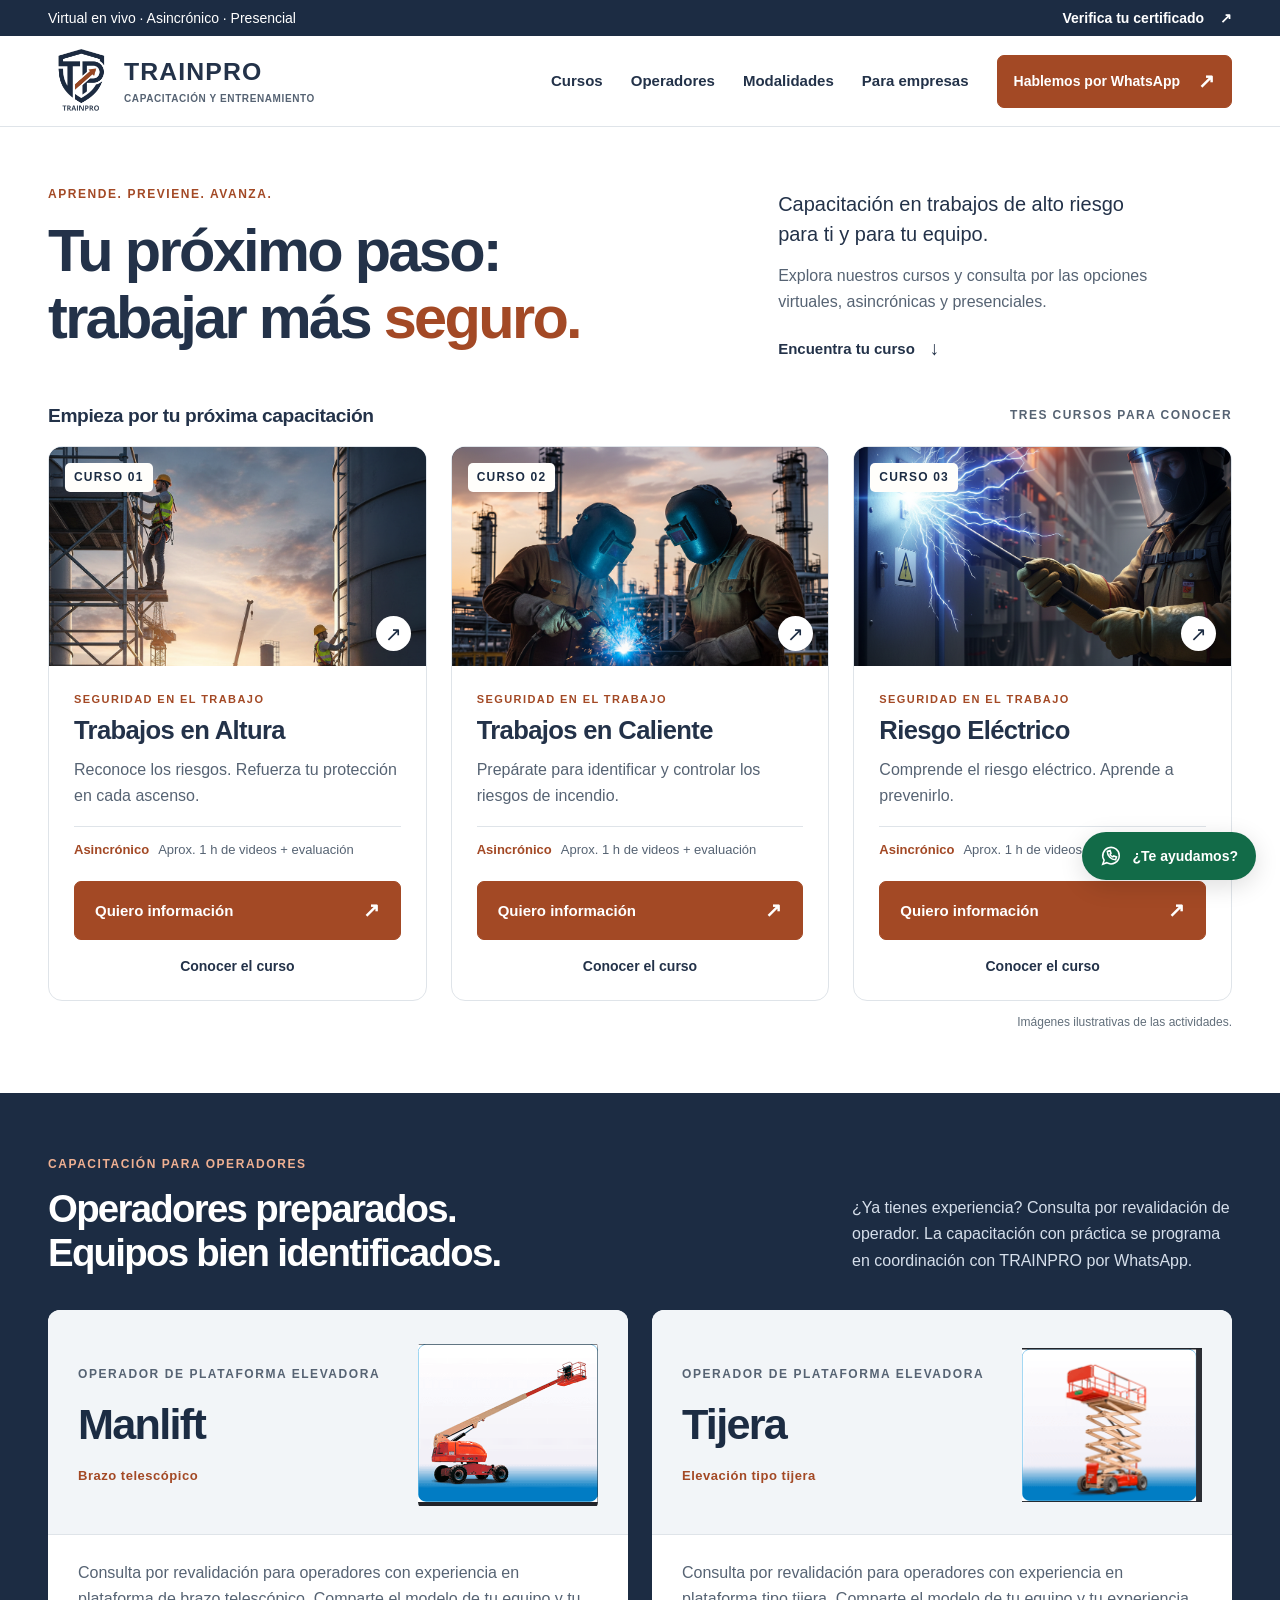
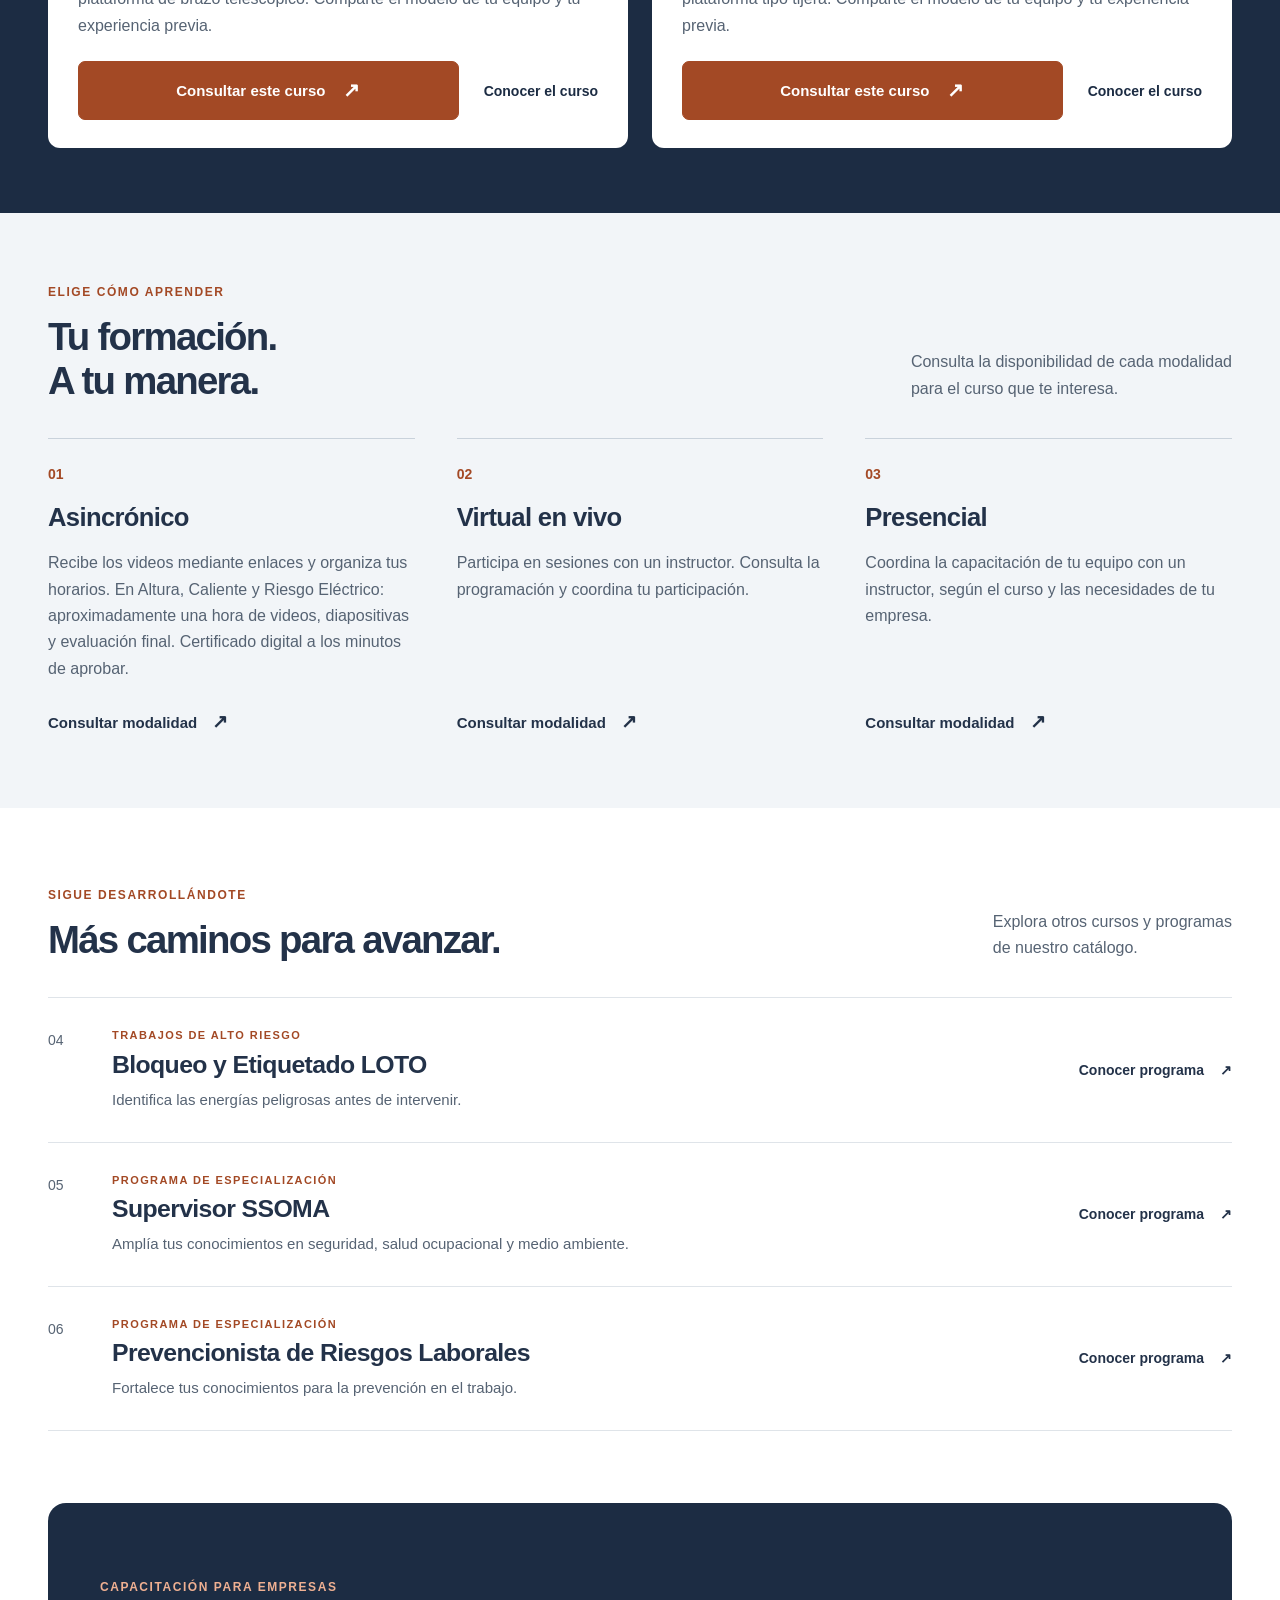
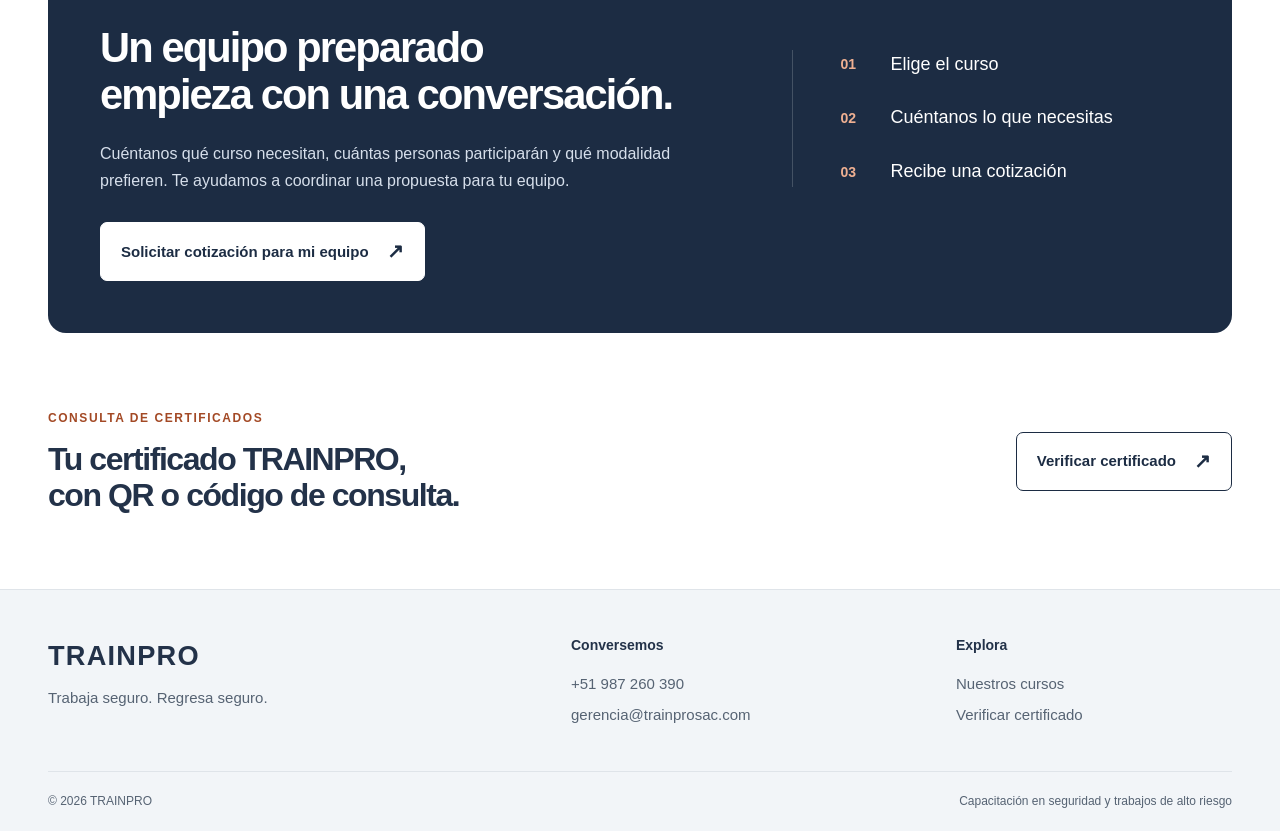
==== commit 309bbbd2: "Aplicar diseño TRAINPRO: cursos, operadores y verificador; conservar conexión Apps Script" ====
--- a/index.html
+++ b/index.html
@@ -1,101 +1 @@
-<!DOCTYPE html>
-<html lang="es">
-<head>
-    <meta charset="UTF-8">
-    <meta name="viewport" content="width=device-width, initial-scale=1.0">
-    <title>TRAINPRO - Expertos en Capacitación Industrial</title>
-    <link href="https://fonts.googleapis.com/css2?family=Montserrat:wght@400;500;700;900&display=swap" rel="stylesheet">
-    <link rel="stylesheet" href="style.css">
-    <script src="script.js" defer></script>
-</head>
-<body>
-
-    <header>
-        <a href="index.html" class="brand-container">
-            <img src="LOGO TRAINPRO/LOGO_TRAINPRO.png" alt="Logo Trainpro" class="logo-img">
-            <span class="logo-text">TRAINPRO</span>
-        </a>
-        <nav>
-            <a href="#cursos">Cursos</a>
-            <a href="#contacto">Contacto</a>
-            <a href="verificar.html" class="btn-nav-verificar">Verificar Certificado</a>
-        </nav>
-    </header>
-
-    <section class="hero">
-        <h1><span>Trabaja </span>Seguro <span>Regresa</span> seguro</h1>
-        <p>Somos expertos en Capacitación  y Seguridad en el Trabajo. Domina los riesgos y asegura tu futuro profesional con nuestros programas certificados.</p>
-    </section>
-
-    <section id="cursos" class="seccion-cursos">
-        <h2>Nuestros Programas de Entrenamiento</h2>
-        <div class="grid-cursos">
-            <a href="temario-caliente.html" class="card-curso">
-                <img src="IMAG_CURSO/CALIENTE.png" alt="Trabajos en Caliente">
-                <div class="card-body">
-                    <h3>Trabajos en Caliente</h3>
-                    <p>Prevención, permisos de trabajo y preparación del área segura ante riesgos de incendio.</p>
-                    <span class="btn-temario">Ver Temario</span>
-                </div>
-            </a>
-            <a href="temario-altura.html" class="card-curso">
-                <img src="IMAG_CURSO/ALTURA.png" alt="Trabajos en Altura">
-                <div class="card-body">
-                    <h3>Trabajos en Altura</h3>
-                    <p>Normativa vigente, inspección estricta de equipos y sistemas de prevención de caídas.</p>
-                    <span class="btn-temario">Ver Temario</span>
-                </div>
-            </a>
-            <a href="temario-electrico.html" class="card-curso">
-                <img src="IMAG_CURSO/ELECTRICO.png" alt="Riesgo Eléctrico">
-                <div class="card-body">
-                    <h3>Riesgo Eléctrico</h3>
-                    <p>Aplicación de las 5 reglas de oro, distancias de seguridad y uso correcto de EPP dieléctrico.</p>
-                    <span class="btn-temario">Ver Temario</span>
-                </div>
-            </a>
-            <a href="temario-loto.html" class="card-curso">
-                <img src="IMAG_CURSO/LOTO.png" alt="Bloqueo LOTO">
-                <div class="card-body">
-                    <h3>Bloqueo y Etiquetado LOTO</h3>
-                    <p>Identificación precisa de energías y protocolo de 6 pasos para una desconexión segura.</p>
-                    <span class="btn-temario">Ver Temario</span>
-                </div>
-            </a>
-            <a href="temario-SSOMA.html" class="card-curso">
-                <img src="IMAG_CURSO/LOTO.png" alt="Supervisor Ssoma">
-                <div class="card-body">
-                    <h3>Supervisor SSOMA</h3>
-                    <p>Temas clave para prevenir riesgos y asegurar la normativa laboral.</p>
-                    <span class="btn-temario">Ver Temario</span>
-                </div>
-        </a>
-            <a href="temario-PDR.html" class="card-curso">
-                <img src="IMAG_CURSO/PDR.png" alt="Prevencionista de Riesgos Laborales">
-                <div class="card-body">
-                    <h3>Prevencionista de Riesgos Laborales</h3>
-                    <p>Enfocándo en la identificación de peligros, evaluación de riesgos y jerarquía de controles.</p>
-                    <span class="btn-temario">Ver Temario</span>
-                </div>
-            </a>
-        </div>
-    </section>
-
-    <section id="contacto" class="seccion-contacto">
-        <h2>¿Necesitas capacitar a tu personal?</h2>
-        <p>Contáctanos hoy mismo y diseñaremos un plan a la medida de los requerimientos de tu empresa.</p>
-        <div class="contacto-botones">
-            <a href="https://wa.me/51987260390" target="_blank" class="btn-wa">Escríbenos por WhatsApp</a>
-            <a href="mailto:gerencia@trainprosac.com" class="btn-correo">Enviar un Correo</a>
-        </div>
-    </section>
-
-    <footer>
-        &copy; 2026 TRAINPRO - Cursos de seguridad en Trabajos de alto Riesgo
-    </footer>
-
-    <a href="https://wa.me/51987260390" target="_blank" class="whatsapp-flotante">WhatsApp</a>
-    <link rel="stylesheet" href="style.css">
-
-</body>
-</html>+<!doctype html><html lang="es"><head><meta charset="utf-8"><meta name="viewport" content="width=device-width,initial-scale=1"><meta name="theme-color" content="#1d2d43"><title>Cursos para trabajar más seguro | TRAINPRO</title><meta name="description" content="Capacítate con TRAINPRO en trabajos en altura, caliente y riesgo eléctrico. Consulta por opciones virtuales, asincrónicas y presenciales."><link rel="icon" href="assets/logo.png" type="image/png"><link rel="stylesheet" href="styles.css"><script src="main.js" defer></script></head><body><a class="skip" href="#contenido">Saltar al contenido</a><div class="utility"><div class="container"><span>Virtual en vivo · Asincrónico · Presencial</span><a href="verificar.html">Verifica tu certificado <span aria-hidden="true">↗</span></a></div></div><header class="header"><div class="container nav-wrap"><a class="brand" href="index.html" aria-label="TRAINPRO, inicio"><img src="assets/logo.png" alt="" width="66" height="66"><span>TRAINPRO<small>CAPACITACIÓN Y ENTRENAMIENTO</small></span></a><button class="menu-toggle" aria-expanded="false" aria-controls="nav">Menú <span aria-hidden="true">☰</span></button><nav id="nav" aria-label="Principal"><a href="index.html#cursos">Cursos</a><a href="index.html#operadores">Operadores</a><a href="index.html#modalidades">Modalidades</a><a href="index.html#empresas">Para empresas</a><a class="button button-small" href="https://wa.me/51987260390?text=Hola%20TRAINPRO%2C%20quisiera%20informaci%C3%B3n%20y%20una%20cotizaci%C3%B3n%20sobre%20sus%20capacitaciones.">Hablemos por WhatsApp <span aria-hidden="true">↗</span></a></nav></div></header><main id="contenido"><section class="intro container"><div><p class="eyebrow">APRENDE. PREVIENE. AVANZA.</p><h1>Tu próximo paso:<br>trabajar más <em>seguro.</em></h1></div><div class="intro-copy"><p>Capacitación en trabajos de alto riesgo para ti y para tu equipo.</p><p class="muted">Explora nuestros cursos y consulta por las opciones virtuales, asincrónicas y presenciales.</p><a class="text-link" href="#cursos">Encuentra tu curso <span aria-hidden="true">↓</span></a></div></section><section class="featured container" id="cursos" aria-labelledby="destacados"><div class="section-top compact"><h2 id="destacados">Empieza por tu próxima capacitación</h2><span class="section-note">TRES CURSOS PARA CONOCER</span></div><div class="course-grid"><article class="course-card"><a class="course-photo" href="temario-altura.html" aria-label="Conocer Trabajos en Altura"><img src="assets/ALTURA.png" alt="Imagen ilustrativa de trabajos en altura" width="1024" height="1024" fetchpriority="high"><span class="photo-label">CURSO 01</span><span class="photo-arrow" aria-hidden="true">↗</span></a><div class="course-body"><p class="eyebrow">SEGURIDAD EN EL TRABAJO</p><h3><a href="temario-altura.html">Trabajos en Altura</a></h3><p>Reconoce los riesgos. Refuerza tu protección en cada ascenso.</p><div class="course-format"><span>Asincrónico</span><span>Aprox. 1 h de videos + evaluación</span></div><div class="card-actions"><a class="button" href="https://wa.me/51987260390?text=Hola%20TRAINPRO%2C%20quisiera%20informaci%C3%B3n%20y%20una%20cotizaci%C3%B3n%20para%20el%20curso%20Trabajos%20en%20Altura.">Quiero información <span aria-hidden="true">↗</span></a><a class="text-link" href="temario-altura.html">Conocer el curso</a></div></div></article><article class="course-card"><a class="course-photo" href="temario-caliente.html" aria-label="Conocer Trabajos en Caliente"><img src="assets/CALIENTE.png" alt="Imagen ilustrativa de trabajos en caliente" width="1024" height="1024" loading="lazy"><span class="photo-label">CURSO 02</span><span class="photo-arrow" aria-hidden="true">↗</span></a><div class="course-body"><p class="eyebrow">SEGURIDAD EN EL TRABAJO</p><h3><a href="temario-caliente.html">Trabajos en Caliente</a></h3><p>Prepárate para identificar y controlar los riesgos de incendio.</p><div class="course-format"><span>Asincrónico</span><span>Aprox. 1 h de videos + evaluación</span></div><div class="card-actions"><a class="button" href="https://wa.me/51987260390?text=Hola%20TRAINPRO%2C%20quisiera%20informaci%C3%B3n%20y%20una%20cotizaci%C3%B3n%20para%20el%20curso%20Trabajos%20en%20Caliente.">Quiero información <span aria-hidden="true">↗</span></a><a class="text-link" href="temario-caliente.html">Conocer el curso</a></div></div></article><article class="course-card"><a class="course-photo" href="temario-electrico.html" aria-label="Conocer Riesgo Eléctrico"><img src="assets/ELECTRICO.png" alt="Imagen ilustrativa de riesgo eléctrico" width="1024" height="1024" loading="lazy"><span class="photo-label">CURSO 03</span><span class="photo-arrow" aria-hidden="true">↗</span></a><div class="course-body"><p class="eyebrow">SEGURIDAD EN EL TRABAJO</p><h3><a href="temario-electrico.html">Riesgo Eléctrico</a></h3><p>Comprende el riesgo eléctrico. Aprende a prevenirlo.</p><div class="course-format"><span>Asincrónico</span><span>Aprox. 1 h de videos + evaluación</span></div><div class="card-actions"><a class="button" href="https://wa.me/51987260390?text=Hola%20TRAINPRO%2C%20quisiera%20informaci%C3%B3n%20y%20una%20cotizaci%C3%B3n%20para%20el%20curso%20Riesgo%20El%C3%A9ctrico.">Quiero información <span aria-hidden="true">↗</span></a><a class="text-link" href="temario-electrico.html">Conocer el curso</a></div></div></article></div><p class="image-note">Imágenes ilustrativas de las actividades.</p></section><section class="operators" id="operadores" aria-labelledby="operators-title"><div class="container"><div class="section-top"><div><p class="eyebrow">CAPACITACIÓN PARA OPERADORES</p><h2 id="operators-title">Operadores preparados.<br>Equipos bien identificados.</h2></div><p>¿Ya tienes experiencia? Consulta por revalidación de operador. La capacitación con práctica se programa en coordinación con TRAINPRO por WhatsApp.</p></div><div class="operator-grid"><article class="operator-card"><div class="operator-heading operator-with-image"><div><span class="eyebrow">OPERADOR DE PLATAFORMA ELEVADORA</span><h3>Manlift</h3><span class="operator-kind">Brazo telescópico</span></div><img src="assets/manlift-telescopico.png" alt="Equipo de referencia: plataforma brazo telescópico" width="350" height="315" loading="lazy"></div><div class="operator-body"><p>Consulta por revalidación para operadores con experiencia en plataforma de brazo telescópico. Comparte el modelo de tu equipo y tu experiencia previa.</p><div class="card-actions"><a class="button" href="https://wa.me/51987260390?text=Hola%20TRAINPRO%2C%20quisiera%20informaci%C3%B3n%20y%20una%20cotizaci%C3%B3n%20para%20el%20curso%20Operador%20de%20plataforma%20elevadora%20de%20brazo%20telesc%C3%B3pico%20%28Manlift%29.">Consultar este curso <span aria-hidden="true">↗</span></a><a class="text-link" href="operador-manlift.html">Conocer el curso</a></div></div></article><article class="operator-card"><div class="operator-heading operator-with-image"><div><span class="eyebrow">OPERADOR DE PLATAFORMA ELEVADORA</span><h3>Tijera</h3><span class="operator-kind">Elevación tipo tijera</span></div><img src="assets/plataforma-tijera.png" alt="Equipo de referencia: plataforma elevación tipo tijera" width="350" height="315" loading="lazy"></div><div class="operator-body"><p>Consulta por revalidación para operadores con experiencia en plataforma tipo tijera. Comparte el modelo de tu equipo y tu experiencia previa.</p><div class="card-actions"><a class="button" href="https://wa.me/51987260390?text=Hola%20TRAINPRO%2C%20quisiera%20informaci%C3%B3n%20y%20una%20cotizaci%C3%B3n%20para%20el%20curso%20Operador%20de%20plataforma%20elevadora%20tipo%20tijera.">Consultar este curso <span aria-hidden="true">↗</span></a><a class="text-link" href="operador-tijera.html">Conocer el curso</a></div></div></article></div></div></section><section class="modalities" id="modalidades"><div class="container"><div class="section-top"><div><p class="eyebrow">ELIGE CÓMO APRENDER</p><h2>Tu formación.<br>A tu manera.</h2></div><p>Consulta la disponibilidad de cada modalidad<br class="desktop"> para el curso que te interesa.</p></div><div class="modality-grid"><article class="modality"><span class="number">01</span><h3>Asincrónico</h3><p>Recibe los videos mediante enlaces y organiza tus horarios. En Altura, Caliente y Riesgo Eléctrico: aproximadamente una hora de videos, diapositivas y evaluación final. Certificado digital a los minutos de aprobar.</p><a class="text-link" href="https://wa.me/51987260390?text=Hola%20TRAINPRO%2C%20quisiera%20informaci%C3%B3n%20y%20una%20cotizaci%C3%B3n%20sobre%20sus%20capacitaciones%20en%20modalidad%20Asincr%C3%B3nico.">Consultar modalidad <span aria-hidden="true">↗</span></a></article><article class="modality"><span class="number">02</span><h3>Virtual en vivo</h3><p>Participa en sesiones con un instructor. Consulta la programación y coordina tu participación.</p><a class="text-link" href="https://wa.me/51987260390?text=Hola%20TRAINPRO%2C%20quisiera%20informaci%C3%B3n%20y%20una%20cotizaci%C3%B3n%20sobre%20sus%20capacitaciones%20en%20modalidad%20Virtual%20en%20vivo.">Consultar modalidad <span aria-hidden="true">↗</span></a></article><article class="modality"><span class="number">03</span><h3>Presencial</h3><p>Coordina la capacitación de tu equipo con un instructor, según el curso y las necesidades de tu empresa.</p><a class="text-link" href="https://wa.me/51987260390?text=Hola%20TRAINPRO%2C%20quisiera%20informaci%C3%B3n%20y%20una%20cotizaci%C3%B3n%20sobre%20sus%20capacitaciones%20en%20modalidad%20Presencial.">Consultar modalidad <span aria-hidden="true">↗</span></a></article></div></div></section><section class="more-courses container"><div class="section-top"><div><p class="eyebrow">SIGUE DESARROLLÁNDOTE</p><h2>Más caminos para avanzar.</h2></div><p>Explora otros cursos y programas<br class="desktop"> de nuestro catálogo.</p></div><div class="program-list"><a class="program" href="temario-loto.html"><span class="program-index">04</span><div><span class="eyebrow">Trabajos de alto riesgo</span><h3>Bloqueo y Etiquetado LOTO</h3><p>Identifica las energías peligrosas antes de intervenir.</p></div><span class="program-more">Conocer programa <span aria-hidden="true">↗</span></span></a><a class="program" href="temario-SSOMA.html"><span class="program-index">05</span><div><span class="eyebrow">Programa de especialización</span><h3>Supervisor SSOMA</h3><p>Amplía tus conocimientos en seguridad, salud ocupacional y medio ambiente.</p></div><span class="program-more">Conocer programa <span aria-hidden="true">↗</span></span></a><a class="program" href="temario-PDR.html"><span class="program-index">06</span><div><span class="eyebrow">Programa de especialización</span><h3>Prevencionista de Riesgos Laborales</h3><p>Fortalece tus conocimientos para la prevención en el trabajo.</p></div><span class="program-more">Conocer programa <span aria-hidden="true">↗</span></span></a></div></section><section class="business container" id="empresas"><div><p class="eyebrow">CAPACITACIÓN PARA EMPRESAS</p><h2>Un equipo preparado<br>empieza con una conversación.</h2><p>Cuéntanos qué curso necesitan, cuántas personas participarán y qué modalidad prefieren. Te ayudamos a coordinar una propuesta para tu equipo.</p><a class="button button-light" href="https://wa.me/51987260390?text=Hola%20TRAINPRO%2C%20quisiera%20informaci%C3%B3n%20y%20una%20cotizaci%C3%B3n%20para%20el%20curso%20un%20grupo%20de%20trabajadores.">Solicitar cotización para mi equipo <span aria-hidden="true">↗</span></a></div><div class="business-aside"><span>01</span><p>Elige el curso</p><span>02</span><p>Cuéntanos lo que necesitas</p><span>03</span><p>Recibe una cotización</p></div></section><section class="verify-band container"><div><p class="eyebrow">CONSULTA DE CERTIFICADOS</p><h2>Tu certificado TRAINPRO,<br>con QR o código de consulta.</h2></div><a class="button button-outline" href="verificar.html">Verificar certificado <span aria-hidden="true">↗</span></a></section></main><footer><div class="container footer-grid"><div class="footer-brand">TRAINPRO<p>Trabaja seguro. Regresa seguro.</p></div><div><strong>Conversemos</strong><a href="https://wa.me/51987260390?text=Hola%20TRAINPRO%2C%20quisiera%20informaci%C3%B3n%20y%20una%20cotizaci%C3%B3n%20sobre%20sus%20capacitaciones.">+51 987 260 390</a><a href="mailto:gerencia@trainprosac.com">gerencia@trainprosac.com</a></div><div><strong>Explora</strong><a href="index.html#cursos">Nuestros cursos</a><a href="verificar.html">Verificar certificado</a></div></div><div class="container footer-bottom"><span>© 2026 TRAINPRO</span><span>Capacitación en seguridad y trabajos de alto riesgo</span></div></footer><a class="floating-wa" href="https://wa.me/51987260390?text=Hola%20TRAINPRO%2C%20quisiera%20informaci%C3%B3n%20y%20una%20cotizaci%C3%B3n%20sobre%20sus%20capacitaciones." aria-label="Consultar por WhatsApp"><svg viewBox="0 0 24 24" width="22" height="22" fill="none" stroke="currentColor" stroke-width="1.7" aria-hidden="true"><path d="M21 11.5a9 9 0 0 1-13.6 7.8L3 21l1.5-4.4A9 9 0 1 1 21 11.5Z"/><path d="M8 7c0 5 4 9 9 9l1-3-3-1-1 1c-2-1-3-2-3-3l1-1-1-3Z"/></svg><span>¿Te ayudamos?</span></a></body></html>
--- a/styles.css
+++ b/styles.css
@@ -0,0 +1,18 @@
+:root{--navy:#1c2c43;--navy-deep:#132236;--copper:#a34925;--copper-hover:#853717;--ink:#233249;--muted:#566373;--line:#dfe4e9;--soft:#f2f5f8;--white:#fff;--radius:14px;font-family:Arial,Helvetica,sans-serif;color:var(--ink);background:#fff;font-size:16px;line-height:1.6}*{box-sizing:border-box}html{scroll-behavior:smooth;scroll-padding-top:100px}body{margin:0}a{color:inherit;text-decoration:none}button,input,select{font:inherit}button,a,input,select{-webkit-tap-highlight-color:transparent}a,button{touch-action:manipulation}button{cursor:pointer}img{max-width:100%;display:block}h1,h2,h3,p{margin:0}h1,h2,h3{line-height:1.13}h1,h2{letter-spacing:-.045em}h1{font-size:clamp(2.65rem,4.65vw,4.5rem);font-weight:800}h2{font-size:clamp(1.9rem,3vw,2.65rem)}h3{font-size:1.4rem;letter-spacing:-.025em}em{font-style:normal;color:var(--copper)}p{line-height:1.65}a:focus-visible,button:focus-visible,input:focus-visible,select:focus-visible{outline:3px solid #a34925;outline-offset:5px}.container{width:calc(100% - 96px);max-width:1248px;margin:auto}.utility{background:var(--navy);color:#fff;font-size:.875rem}.utility .container{min-height:36px;display:flex;justify-content:space-between;align-items:center;gap:16px}.utility a{font-weight:600}.utility a span{padding-left:12px}.header{background:rgba(255,255,255,.97);position:sticky;top:0;z-index:30;border-bottom:1px solid var(--line)}.nav-wrap{min-height:90px;display:flex;justify-content:space-between;gap:20px;align-items:center}.brand{display:flex;align-items:center;gap:12px;flex-shrink:0}.brand img{width:64px;height:64px;object-fit:contain}.brand>span{font-size:1.55rem;font-weight:900;letter-spacing:.045em;line-height:1.25}.brand small{display:block;font-size:.625rem;letter-spacing:.06em;font-weight:600;color:var(--muted);margin-top:5px}nav{display:flex;gap:28px;align-items:center}nav>a{font-size:.9375rem;font-weight:600}nav>a:not(.button):hover,.text-link:hover{color:var(--copper)}.button{display:inline-flex;align-items:center;justify-content:center;gap:18px;padding:14px 20px;min-height:48px;background:var(--copper);color:#fff;border:1px solid var(--copper);border-radius:7px;font-weight:700;font-size:.9375rem;line-height:1.45;transition:background .2s,transform .2s}.button:hover{background:var(--copper-hover);border-color:var(--copper-hover);transform:translateY(-1px)}.button span{font-size:1.25rem}.button-small{font-size:.875rem;padding:11px 16px}.button-outline{background:transparent;border-color:var(--navy);color:var(--navy)}.button-outline:hover{background:var(--navy);border-color:var(--navy);color:#fff}.button-light{background:#fff;color:var(--navy);border-color:#fff}.button-light:hover{background:#e9eef4;color:var(--navy);border-color:#e9eef4}.text-link{font-weight:700;font-size:.9375rem;display:inline-flex;align-items:center;gap:15px}.text-link span{font-size:1.2rem}.eyebrow{font-size:.75rem;font-weight:700;letter-spacing:.13em;text-transform:uppercase;line-height:1.5;color:var(--copper);margin-bottom:14px}.intro{display:grid;grid-template-columns:1.4fr 1fr;align-items:center;gap:8%;padding-top:44px;padding-bottom:40px}.intro-copy{padding-top:18px}.intro-copy>p:first-child{font-size:1.25rem;line-height:1.5;max-width:380px}.intro-copy .muted{margin:14px 0 18px;max-width:410px}.muted{color:var(--muted)}.featured{padding-bottom:60px}.section-top{display:flex;justify-content:space-between;align-items:end;gap:36px;margin-bottom:36px}.section-top>p{max-width:430px;color:var(--muted)}.section-top.compact{margin-bottom:20px;align-items:center}.compact h2{font-size:1.2rem;letter-spacing:-.02em}.section-note{font-size:.75rem;font-weight:700;letter-spacing:.12em;color:var(--muted)}.course-grid{display:grid;grid-template-columns:repeat(3,minmax(0,1fr));gap:24px}.course-card{border:1px solid var(--line);border-radius:var(--radius);overflow:hidden;background:white;transition:box-shadow .25s,transform .25s}.course-card:hover{box-shadow:0 14px 34px #18294112;transform:translateY(-4px)}.course-photo{position:relative;display:block;overflow:hidden;aspect-ratio:1.72;background:var(--navy)}.course-photo img{width:100%;height:100%;object-fit:cover;object-position:center 39%;transition:transform .5s}.course-photo:hover img{transform:scale(1.045)}.photo-label{position:absolute;top:16px;left:16px;border-radius:5px;background:#fffefb;color:var(--navy);padding:5px 9px;font-size:.75rem;letter-spacing:.1em;font-weight:700}.photo-arrow{position:absolute;right:15px;bottom:15px;border-radius:50%;background:#fff;color:var(--navy);width:35px;height:35px;display:grid;place-items:center;font-size:1.25rem}.course-body{padding:25px 25px 23px}.course-body .eyebrow{font-size:.6875rem;margin-bottom:8px}.course-body h3{font-size:1.6rem;margin-bottom:12px}.course-body>p:not(.eyebrow){color:var(--muted);min-height:53px;font-size:1rem}.card-actions{display:grid;gap:15px;margin-top:22px}.card-actions .button{justify-content:space-between}.card-actions>.text-link{justify-content:center;font-size:.875rem}.image-note{font-size:.75rem;color:#626f7b;margin-top:12px;text-align:right}.modalities{background:var(--soft);padding:70px 0}.modality-grid{display:grid;grid-template-columns:repeat(3,minmax(0,1fr));gap:42px}.modality{border-top:1px solid #c9d2db;padding-top:24px;display:flex;flex-direction:column;align-items:start}.number{font-size:.875rem;color:var(--copper);font-weight:700;margin-bottom:18px}.modality h3{font-size:1.6rem}.modality>p{color:var(--muted);margin:18px 0 25px}.modality .text-link{margin-top:auto}.more-courses{padding-top:78px;padding-bottom:72px}.program{display:grid;grid-template-columns:44px 1fr 190px;align-items:center;gap:20px;padding:29px 0;border-top:1px solid var(--line)}.program:last-child{border-bottom:1px solid var(--line)}.program:hover h3{color:var(--copper)}.program-index{color:var(--muted);font-size:.875rem;align-self:start;margin-top:2px}.program .eyebrow{display:block;font-size:.6875rem;margin-bottom:7px}.program h3{font-size:1.55rem;margin-bottom:9px}.program p{color:var(--muted);font-size:.9375rem}.program-more{font-size:.875rem;font-weight:700;display:flex;justify-content:end;gap:16px}.business{border-radius:18px;background:var(--navy);color:white;display:grid;grid-template-columns:1.6fr 1fr;gap:70px;padding:52px}.business .eyebrow{color:#efb092}.business h2{font-size:2.6rem}.business p{color:#d6dfeb;margin:23px 0 28px;max-width:575px}.business-aside{border-left:1px solid #ffffff2e;padding-left:48px;align-self:center;display:grid;grid-template-columns:30px 1fr;gap:24px 20px;align-items:center}.business-aside span{color:#efb092;font-size:.875rem;font-weight:700}.business-aside p{margin:0;color:#fff;font-size:1.125rem}.verify-band{padding-top:76px;padding-bottom:76px;display:flex;justify-content:space-between;align-items:center;gap:30px}.verify-band h2{font-size:2rem}footer{background:var(--soft);border-top:1px solid var(--line)}.footer-grid{display:grid;grid-template-columns:1.4fr 1fr .8fr;gap:40px;padding:44px 0}.footer-brand{font-size:1.7rem;letter-spacing:.045em;font-weight:900}.footer-brand p{font-size:.9375rem;letter-spacing:0;font-weight:400;color:var(--muted);margin-top:8px}.footer-grid strong{display:block;font-size:.875rem;margin-bottom:15px}.footer-grid>div>a{display:block;font-size:.9375rem;color:var(--muted);margin-top:7px;overflow-wrap:anywhere}.footer-grid a:hover{color:var(--copper)}.footer-bottom{border-top:1px solid var(--line);display:flex;justify-content:space-between;gap:18px;padding:20px 0;font-size:.75rem;color:var(--muted)}.floating-wa{position:fixed;right:24px;bottom:20px;z-index:40;display:flex;gap:10px;align-items:center;padding:13px 18px;background:#126b48;color:white;border-radius:50px;box-shadow:0 6px 24px #0002;font-size:.875rem;font-weight:700}.floating-wa:hover{background:#0a5638}.menu-toggle{display:none}.skip{position:fixed;top:-100px;left:10px;z-index:100;padding:12px;background:#fff;border:2px solid var(--navy)}.skip:focus{top:10px}.breadcrumb{display:flex;gap:12px;flex-wrap:wrap;font-size:.875rem;color:var(--muted);padding-top:27px}.breadcrumb a{color:var(--copper)}.detail-hero{display:grid;grid-template-columns:1.2fr 1fr;gap:70px;padding-top:35px;padding-bottom:60px;align-items:center}.detail-hero h1{font-size:clamp(2.7rem,4.3vw,4rem);max-width:650px}.detail-hero .lead{margin:24px 0;color:var(--muted)}.lead{font-size:1.125rem}.detail-tags{display:flex;gap:8px;flex-wrap:wrap;margin:0 0 24px}.detail-tags span{background:var(--soft);padding:6px 10px;font-size:.875rem;border-radius:4px}.detail-image{margin:0;position:relative}.detail-image img{height:370px;width:100%;object-fit:cover;border-radius:14px;object-position:center 40%}.detail-image figcaption{position:absolute;bottom:12px;right:12px;color:#fff;background:#152439df;padding:4px 8px;border-radius:4px;font-size:.75rem}.program-cover{min-height:340px;background:var(--navy);padding:32px;border-radius:14px;color:#fff;display:flex;flex-direction:column;justify-content:space-between;overflow:hidden;border-bottom:7px solid var(--copper)}.program-cover>span{font-size:.75rem;letter-spacing:.12em}.program-cover strong{font-size:clamp(2rem,4vw,3.8rem);letter-spacing:-.045em;overflow-wrap:anywhere}.program-cover>div>span{font-size:.875rem;color:#efb092}.program-cover p{font-size:1rem;margin-top:10px;color:#d6dfeb}.detail-layout{display:grid;grid-template-columns:minmax(0,1.8fr) minmax(280px,1fr);gap:60px;padding-bottom:55px;align-items:start}.detail-layout h2{font-size:2rem;margin-bottom:20px}.syllabus-row{display:grid;grid-template-columns:25px minmax(0,1fr) auto;gap:18px;padding:23px 0;border-bottom:1px solid var(--line)}.syllabus-row>span:first-child{color:var(--copper);font-size:.875rem;font-weight:700}.syllabus-row h3{font-size:1rem;font-weight:600;line-height:1.55;letter-spacing:0}.syllabus-row .hours{font-size:.75rem;color:var(--muted);white-space:nowrap}.course-inquiry{background:var(--soft);padding:28px;border-radius:12px;border:1px solid var(--line);position:sticky;top:115px}.course-inquiry h2{font-size:1.6rem}.course-inquiry>p:not(.eyebrow){color:var(--muted)}label{display:block;font-weight:700;font-size:.875rem;margin:22px 0 8px}input,select{width:100%;min-height:50px;border:1px solid #adb8c4;border-radius:6px;background:white;color:var(--ink);padding:12px 14px;min-width:0}.course-inquiry .button{display:flex;margin-top:18px}.small{font-size:.875rem;color:var(--muted);line-height:1.6;margin:16px 0}.course-inquiry>.text-link{font-size:.875rem}.topics{margin:25px 0}.topics>div{display:flex;gap:20px;align-items:center;padding:22px 0;border-bottom:1px solid var(--line)}.topics span{font-size:.875rem;color:var(--copper)}.topics h3{font-size:1.125rem;font-weight:600;line-height:1.45}.topics+p{color:var(--muted);margin-bottom:15px}.back-courses{padding:0 0 65px}.verification-main{background:var(--soft);padding:65px 0 90px;min-height:65vh}.verification-layout{display:grid;grid-template-columns:1fr 1fr;gap:100px;align-items:start;max-width:1100px}.verification-copy h1{font-size:3.8rem}.verification-copy>p:not(.eyebrow){max-width:390px;color:var(--muted);margin-top:22px}.code-help{border-top:1px solid #ced6df;padding-top:25px;margin-top:35px;max-width:390px}.code-help strong{font-size:1rem}.code-help p{font-size:.9375rem;color:var(--muted);margin:10px 0}.verification-panel{background:white;padding:35px;border:1px solid var(--line);border-radius:14px;box-shadow:0 10px 40px #1d2d4305}.verification-panel h2{font-size:1.7rem}.verification-panel button{width:100%;margin-top:20px}.verification-panel button:disabled{opacity:.65;cursor:wait}.result{border-top:1px solid var(--line);margin-top:25px;padding-top:25px;overflow-wrap:anywhere}.status{display:inline-flex;align-items:center;gap:8px;padding:6px 10px;border-radius:5px;background:#e7f4eb;color:#175b35;font-weight:700;font-size:.9375rem}.status.expired{background:#fff0e3;color:#883907}.status.unknown{background:#edf0f4;color:#425168}.result dl{margin:22px 0}.result dt{color:var(--muted);font-size:.75rem;text-transform:uppercase;letter-spacing:.06em;margin-top:18px}.result dd{margin:4px 0 0;font-size:1rem;font-weight:700}.result .result-note{font-size:.875rem;color:var(--muted);margin-top:16px}.result-error{padding:18px;background:#fff1eb;border-radius:7px;margin-top:20px;color:#873715;font-size:.9375rem}.loading{color:var(--muted);margin-top:20px;font-size:.9375rem}@media(min-width:1500px){.intro{padding-top:56px;padding-bottom:48px}.course-photo{aspect-ratio:1.6}}@media(max-width:1100px){.container{width:calc(100% - 56px)}nav{gap:17px}.brand>span{font-size:1.3rem}.brand small{font-size:.56rem}.brand img{width:53px;height:53px}.button-small{font-size:.8rem;padding:10px}.course-body{padding:20px}.course-body h3{font-size:1.4rem}.intro{gap:5%}.business{padding:38px;gap:35px}.business h2{font-size:2.25rem}.detail-hero{gap:35px}.detail-layout{gap:35px}.verification-layout{gap:45px}.syllabus-row{grid-template-columns:23px 1fr}.syllabus-row .hours{grid-column:2}}@media(max-width:850px){.nav-wrap{min-height:78px;flex-wrap:wrap}.menu-toggle{display:flex;align-items:center;gap:12px;background:white;border:1px solid var(--line);padding:9px 12px;border-radius:6px;font-size:.875rem;color:var(--navy)}nav{display:none;width:100%;flex-direction:column;align-items:stretch;padding-bottom:20px;gap:0}nav.open{display:flex}nav>a{padding:12px 0}nav>.button{margin-top:10px}.brand>span{font-size:1.4rem}.brand small{font-size:.625rem}.intro{grid-template-columns:1fr 1fr;gap:25px}.intro h1{font-size:2.9rem}.intro-copy>p:first-child{font-size:1.0625rem}.intro-copy .muted{font-size:.9375rem}.course-grid{gap:14px}.course-body{padding:18px 14px}.course-body h3{font-size:1.2rem;min-height:44px}.course-body>p:not(.eyebrow){font-size:.9375rem;min-height:80px}.course-body .eyebrow{font-size:.625rem}.card-actions .button{font-size:.8rem;padding:12px 10px;gap:5px}.section-note{display:none}.modality-grid{gap:24px}.modality h3{font-size:1.35rem}.section-top{align-items:start}.program{grid-template-columns:30px 1fr}.program-more{grid-column:2;justify-content:start}.business{grid-template-columns:1fr}.business-aside{border-left:0;border-top:1px solid #ffffff2e;padding:26px 0 0;gap:14px}.verify-band h2{font-size:1.7rem}.detail-layout{grid-template-columns:1fr 320px;gap:25px}.detail-hero h1{font-size:2.5rem}.detail-image img{height:330px}.detail-hero{gap:30px}.course-inquiry{padding:20px}.verification-copy h1{font-size:3rem}.verification-panel{padding:24px}.verification-layout{gap:30px}.footer-grid{gap:25px;grid-template-columns:1fr 1fr}.footer-grid>div:last-child{grid-column:2}}
+@media(max-width:620px){.container{width:calc(100% - 36px)}.utility{font-size:.6875rem}.utility .container{justify-content:center;min-height:31px}.utility .container>span{display:none}.utility .container>a{font-size:.8125rem}.nav-wrap{min-height:73px}.brand img{width:50px;height:50px}.brand{gap:7px}.brand>span{font-size:1.25rem}.brand small{font-size:.54rem}.intro{grid-template-columns:1fr;padding-top:29px;padding-bottom:28px;gap:17px}.intro .eyebrow{font-size:.6875rem;margin-bottom:10px}.intro h1{font-size:clamp(2.35rem,9.7vw,3.6rem);line-height:1.08}.intro-copy{padding:0}.intro-copy>p:first-child{font-size:1.0625rem;max-width:none}.intro-copy .muted{margin:9px 0 11px;max-width:none;font-size:.9375rem}.intro-copy .text-link{font-size:.875rem}.compact h2{font-size:1rem;letter-spacing:-.015em}.section-top.compact{margin-bottom:15px}.course-grid{grid-template-columns:1fr;gap:24px}.course-photo{aspect-ratio:1.85}.course-body{padding:23px}.course-body .eyebrow{font-size:.6875rem}.course-body h3{font-size:1.65rem;min-height:0}.course-body>p:not(.eyebrow){min-height:0;font-size:1rem}.card-actions{margin-top:20px;grid-template-columns:1fr;gap:16px}.card-actions .button{font-size:.9375rem;padding:14px 17px}.featured{padding-bottom:38px}.image-note{font-size:.75rem;text-align:left}.modalities{padding:44px 0}.section-top{flex-direction:column;gap:18px;margin-bottom:27px}.section-top h2{font-size:2rem}.section-top>p{font-size:1rem}.section-top.compact{gap:0}.modality-grid{grid-template-columns:1fr;gap:30px}.modality{padding-top:20px}.modality h3{font-size:1.5rem}.number{margin-bottom:12px}.modality p{margin:12px 0 17px}.more-courses{padding:45px 0}.program{padding:25px 0;gap:10px 12px}.program h3{font-size:1.3rem}.program p{font-size:.9375rem}.program-more{margin-top:4px}.business{padding:30px 24px;gap:27px;border-radius:12px}.business h2{font-size:2rem}.business p{font-size:1rem;margin:19px 0 23px}.business .button{font-size:.875rem;padding:13px;gap:8px;width:100%;text-align:left}.business-aside{gap:12px 10px}.business-aside p{margin:0;font-size:1rem}.verify-band{padding:43px 0;align-items:start;flex-direction:column;gap:23px}.verify-band h2{font-size:1.65rem}.verify-band h2 br{display:none}.footer-grid{grid-template-columns:1fr;gap:28px;padding:33px 0}.footer-grid>div:last-child{grid-column:auto}.footer-bottom{flex-direction:column;gap:5px;padding-bottom:85px}.floating-wa{right:15px;bottom:15px;padding:14px}.floating-wa>span{display:none}.breadcrumb{padding-top:20px;font-size:.8125rem;gap:8px}.detail-hero{grid-template-columns:1fr;padding-top:26px;padding-bottom:34px;gap:26px}.detail-hero h1{font-size:2.6rem}.detail-hero .lead{font-size:1rem;margin:20px 0}.detail-hero .button{font-size:.875rem;width:100%;gap:12px}.detail-image img{height:260px}.detail-tags{margin-bottom:20px}.detail-tags span{font-size:.8125rem}.detail-layout{grid-template-columns:1fr;gap:32px;padding-bottom:35px}.detail-layout h2{font-size:1.8rem}.course-inquiry{position:static;padding:25px}.syllabus-row{gap:12px}.syllabus-row h3{font-size:.9375rem}.program-cover{min-height:250px;padding:26px}.program-cover strong{font-size:2.7rem}.back-courses{padding-bottom:40px}.verification-main{padding:30px 0 45px}.verification-layout{grid-template-columns:1fr;gap:28px}.verification-copy h1{font-size:2.65rem}.verification-copy h1 br{display:none}.verification-copy h1 br:after{content:' '}.verification-copy>p:not(.eyebrow){margin-top:16px}.code-help{margin-top:20px;padding-top:20px}.verification-panel{padding:24px}.verification-panel .button{font-size:.875rem;padding:14px 10px}.desktop{display:none}}
+@media(prefers-reduced-motion:reduce){html{scroll-behavior:auto}*,*:before,*:after{animation:none!important;transition:none!important}.course-card:hover,.button:hover{transform:none}}
+/* Operator courses and confirmed asynchronous course conditions. */
+.course-format{display:flex;flex-wrap:wrap;gap:5px 9px;margin-top:16px;padding-top:13px;border-top:1px solid var(--line);font-size:.8125rem;line-height:1.5;color:var(--muted)}.course-format span:first-child{color:var(--copper);font-weight:700}.async-details{background:var(--soft);border:1px solid var(--line);border-radius:12px;padding:27px;margin-bottom:42px}.async-details h2{font-size:1.8rem}.async-facts{display:grid;grid-template-columns:1fr;gap:0;margin:20px 0}.async-facts>div{display:grid;grid-template-columns:155px 1fr;gap:15px;padding:15px 0;border-bottom:1px solid var(--line)}.async-facts>div:last-child{border-bottom:0}.async-facts strong{font-size:1rem;line-height:1.5}.async-facts span,.async-details>p:last-child{color:var(--muted);font-size:.9375rem}.operators{background:var(--navy);padding:62px 0 65px;color:white}.operators .section-top>.eyebrow,.operators .section-top .eyebrow{color:#efb092}.operators .section-top>p{color:#d6dfeb;max-width:380px}.operator-grid{display:grid;grid-template-columns:repeat(2,minmax(0,1fr));gap:24px}.operator-card{border-radius:12px;overflow:hidden;background:#fff;color:var(--navy)}.operator-heading{padding:30px 30px 24px;border-bottom:1px solid var(--line);position:relative;background:#f2f5f8}.operator-heading .eyebrow{display:block;font-size:.75rem;color:var(--muted);max-width:90%;margin-bottom:17px}.operator-heading h3{font-size:3.5rem;letter-spacing:-.04em;font-weight:800}.operator-kind{display:block;font-size:.75rem;letter-spacing:.12em;color:var(--copper);font-weight:700;margin-top:17px}.operator-body{padding:25px 30px 28px}.operator-body>p{font-size:1rem;color:var(--muted)}.operator-body .card-actions{grid-template-columns:1fr auto;align-items:center;gap:25px}.operator-body .card-actions .button{justify-content:center}.operator-cover{background:var(--navy-deep)}
+@media(min-width:851px) and (max-width:1100px){nav{gap:12px}nav>a{font-size:.8125rem}.nav-wrap{gap:10px}.brand>span{font-size:1.15rem}.brand img{width:46px;height:46px}nav>.button-small{font-size:.75rem;padding:10px}}
+@media(max-width:850px){.operator-body .card-actions{grid-template-columns:1fr;gap:16px}.operator-heading h3{font-size:3rem}.operator-heading,.operator-body{padding:25px}.async-details{padding:22px}.async-facts>div{grid-template-columns:1fr;gap:5px}}
+@media(max-width:620px){.operators{padding:42px 0}.operator-grid{grid-template-columns:1fr;gap:24px}.operator-heading h3{font-size:3rem}.operator-heading .eyebrow{font-size:.6875rem}.async-details{padding:22px}.async-details h2{font-size:1.65rem}.async-facts{margin:15px 0}.async-details .eyebrow{font-size:.6875rem}.course-format{font-size:.8125rem}.operator-body .card-actions .button{justify-content:space-between}}
+.operator-with-image{display:grid;grid-template-columns:1fr 180px;gap:18px;align-items:center}.operator-with-image>img{width:180px;height:170px;object-fit:contain;border-radius:8px}.operator-with-image .eyebrow{max-width:none}.operator-with-image h3{font-size:2.7rem}.operator-with-image .operator-kind{font-size:.8125rem;letter-spacing:.04em;line-height:1.5}.equipment-type{font-size:1rem;font-weight:700;color:var(--muted);margin-top:18px}.operator-reference{margin:0;padding:30px;background:var(--soft);border:1px solid var(--line);border-radius:14px;display:grid;justify-items:center;gap:20px}.operator-reference>img{width:350px;max-width:100%;height:auto;border-radius:12px}.operator-reference figcaption{font-size:.8125rem;color:var(--muted);text-align:center;max-width:340px}.operator-paths{margin-bottom:40px}.operator-paths article{padding:22px;background:var(--soft);border-left:3px solid var(--copper);border-radius:0 8px 8px 0;margin-top:18px}.operator-paths h3{font-size:1.15rem;margin-bottom:10px}.operator-paths article p{font-size:1rem;color:var(--muted)}
+@media(min-width:621px) and (max-width:1000px){.operator-with-image{grid-template-columns:1fr;gap:20px}.operator-with-image>img{width:100%;height:170px;object-fit:contain}}
+@media(max-width:620px){.operator-with-image{grid-template-columns:1fr 120px;gap:12px;padding:23px}.operator-with-image>img{width:120px;height:125px}.operator-with-image h3{font-size:2.2rem}.operator-with-image .eyebrow{font-size:.625rem;letter-spacing:.07em}.operator-with-image .operator-kind{font-size:.75rem}.operator-reference{padding:22px}.operator-paths article{padding:20px}.operator-paths h3{font-size:1.1rem}}
+@media(max-width:360px){.operator-with-image{grid-template-columns:1fr}.operator-with-image>img{width:150px;height:145px;justify-self:center}}
+/* QR guidance remains independent of legacy certificate-code lookup. */
+.verification-dual{min-height:0;padding:43px 0 52px}.verification-container{max-width:1100px}.verification-intro{margin-bottom:32px;max-width:750px}.verification-intro h1{font-size:clamp(2.2rem,3.6vw,3.45rem);line-height:1.12}.verification-intro>p:last-child{font-size:1.0625rem;color:var(--muted);margin-top:18px}.verification-methods{display:grid;grid-template-columns:1fr 1fr;gap:24px;align-items:stretch}.qr-method{padding:30px;background:var(--navy);color:#fff;border-radius:14px}.method-heading{display:flex;gap:12px;align-items:center;margin-bottom:23px}.method-heading .eyebrow{margin:0;font-size:.75rem}.method-number{display:grid;place-items:center;width:30px;height:30px;border:1px solid #c4cdd7;border-radius:50%;font-size:.8125rem;font-weight:700;flex-shrink:0}.qr-method .method-number{border-color:#ffffff60;color:#fff}.qr-method .eyebrow{color:#efb092}.scan-symbol{margin-left:auto;flex-shrink:0;color:#efb092}.qr-method h2{font-size:1.7rem;letter-spacing:-.035em}.qr-method>p{color:#d6dfeb;margin-top:15px;font-size:1rem}.qr-steps{padding-left:22px;margin:22px 0 0;display:grid;gap:12px;font-size:.9375rem}.qr-steps li{padding-left:7px}.qr-steps li::marker{color:#efb092;font-weight:700}.qr-note{margin-top:24px;padding-top:19px;border-top:1px solid #ffffff2e;font-size:.875rem;color:#fff;font-weight:600}.code-method{padding:30px;box-shadow:none}.method-description{color:var(--muted);font-size:1rem;margin-top:15px}.code-method h2{font-size:1.7rem}.code-method label{margin-top:24px}.code-method .small{margin-bottom:0}.verification-support{display:flex;justify-content:space-between;align-items:center;gap:25px;padding-top:30px;margin-top:30px;border-top:1px solid var(--line)}.verification-support h2{font-size:1.0625rem;letter-spacing:0;line-height:1.4}.verification-support p{font-size:.9375rem;color:var(--muted);margin-top:7px;max-width:570px}.verification-support .button{font-size:.875rem;flex-shrink:0}.verification-dual .result{padding:30px;background:#fff;border:1px solid var(--line);border-radius:14px;margin-top:28px}.result-heading{display:flex;justify-content:space-between;align-items:center;gap:20px;padding-bottom:23px;border-bottom:1px solid var(--line)}.result-brand{display:flex;align-items:center;gap:15px}.result-brand img{width:48px;height:48px;object-fit:contain}.result-brand .eyebrow{font-size:.6875rem;margin-bottom:7px}.result-brand h2{font-size:1.45rem}.result-heading .status{font-size:.875rem;line-height:1.4;text-align:center;flex-shrink:0}.verification-dual .result dl{display:grid;grid-template-columns:1fr 1fr;gap:23px 35px;margin:24px 0}.verification-dual .result dt{margin-top:0}.verification-dual .result dd{font-size:1.125rem;line-height:1.5}.verification-dual .result .card-actions{display:flex;flex-wrap:wrap;align-items:center;gap:22px;padding-top:22px;border-top:1px solid var(--line)}.verification-dual .result .result-note{margin-bottom:22px}.verification-dual .result-error{background:#fff;border:1px solid #d9b0a0;font-size:1rem;padding:23px}.verification-dual .loading{background:#fff;border:1px solid var(--line);padding:23px;border-radius:8px}.verification-dual .qr-method,.verification-dual .code-method{min-width:0}
+@media(max-width:850px){.verification-support{flex-direction:column;align-items:start}.qr-method,.code-method{padding:25px}.result-heading{align-items:start;flex-direction:column}.verification-dual .result{padding:25px}}
+@media(max-width:620px){.verification-dual{padding:28px 0 38px}.verification-intro{margin-bottom:24px}.verification-intro h1{font-size:2.3rem}.verification-intro>p:last-child{font-size:1rem;margin-top:15px}.verification-methods{grid-template-columns:1fr;gap:22px}.qr-method,.code-method{padding:24px}.qr-method h2,.code-method h2{font-size:1.5rem}.qr-steps{gap:10px;margin-top:18px}.method-heading{margin-bottom:19px}.method-heading .eyebrow{font-size:.6875rem}.qr-note{margin-top:20px;padding-top:17px}.verification-support{margin-top:24px;padding-top:24px;gap:19px}.verification-support .button{width:100%;flex-shrink:1;font-size:.8125rem}.verification-dual .result{padding:23px}.verification-dual .result dl{grid-template-columns:1fr;gap:21px}.result-brand{gap:12px}.result-brand h2{font-size:1.25rem;line-height:1.3}.result-brand img{width:43px;height:43px}.verification-dual .result .card-actions{display:grid;gap:17px}.verification-dual .result dd{font-size:1rem}}
+.certificate-mini{position:relative;margin:24px 0 8px;padding:17px 18px 45px;min-height:188px;background:#fbfaf6;color:var(--navy);border:2px solid #efb092;border-radius:8px;box-shadow:0 14px 35px #07132228;overflow:hidden}.certificate-mini:before,.certificate-mini:after{content:"";position:absolute;background:#9aa7af66;transform:rotate(45deg);border:2px solid #efb092}.certificate-mini:before{width:76px;height:76px;right:-18px;top:-24px}.certificate-mini:after{width:60px;height:60px;left:-23px;bottom:-19px}.mini-logo{display:flex;align-items:center;gap:8px;font-size:.6875rem;font-weight:800;letter-spacing:.04em}.mini-logo img{width:34px;height:34px;object-fit:contain}.mini-title{margin-top:9px;text-align:center;font-family:Georgia,serif;font-size:1.15rem;font-weight:800;letter-spacing:.07em;color:#050b33}.mini-line{height:9px;background:#d8dee3;border-radius:999px;margin:13px auto 0;max-width:72%}.mini-line.strong{height:12px;max-width:88%;background:#b9c2ca}.mini-line.short{max-width:48%}.mini-qr{position:absolute;right:25px;bottom:27px;width:58px;height:58px;background:#fff;display:grid;grid-template-columns:repeat(3,1fr);gap:4px;padding:5px;border:1px solid #cbd2d8}.mini-qr span{background:var(--navy)}.mini-qr span:nth-child(2),.mini-qr span:nth-child(4),.mini-qr span:nth-child(8){background:#fff}.certificate-mini>p{position:absolute;right:17px;bottom:9px;color:var(--navy);font-size:.625rem;font-weight:800;line-height:1;text-align:center}.qr-method .certificate-mini+p{margin-top:0}
+@media(max-width:620px){.certificate-mini{min-height:168px;padding:15px 15px 40px}.mini-title{font-size:1rem}.mini-qr{width:52px;height:52px;right:18px;bottom:25px}.certificate-mini>p{right:12px;font-size:.57rem}.mini-line{max-width:66%}.mini-line.strong{max-width:82%}}
